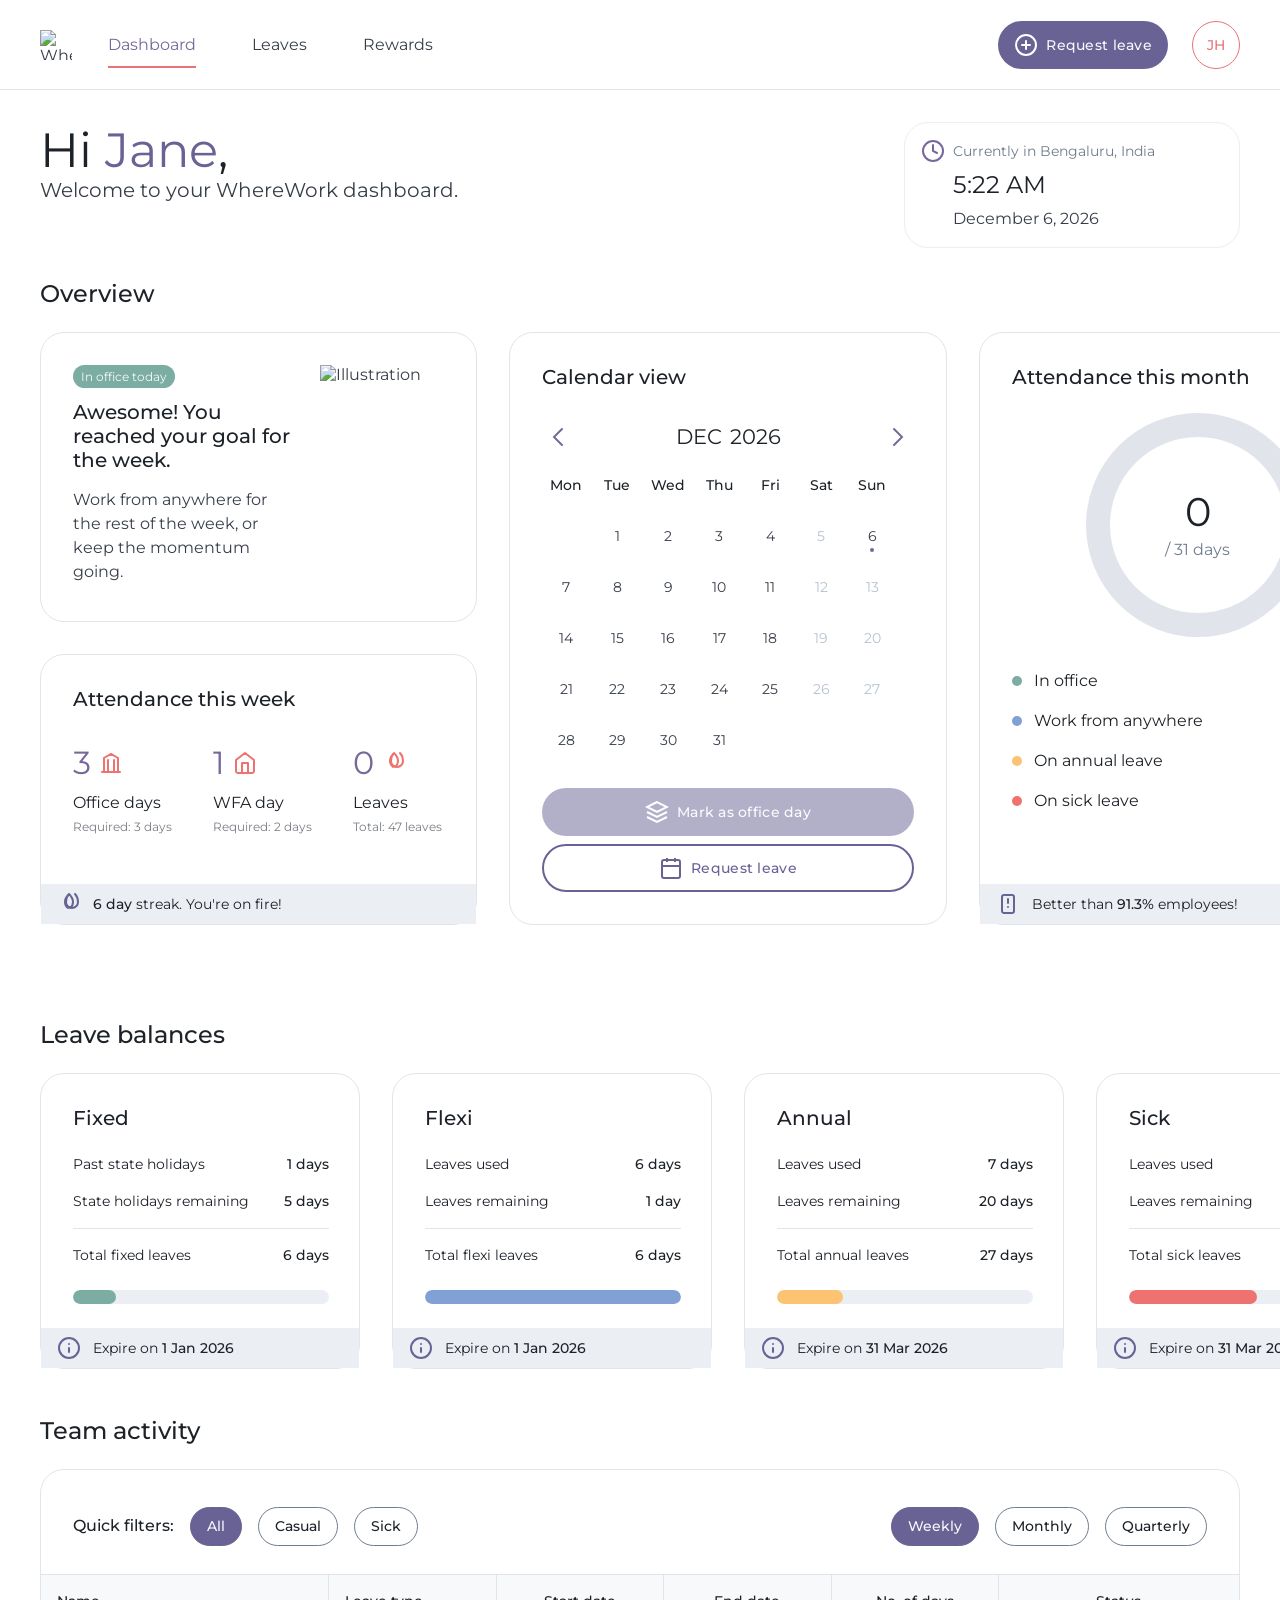
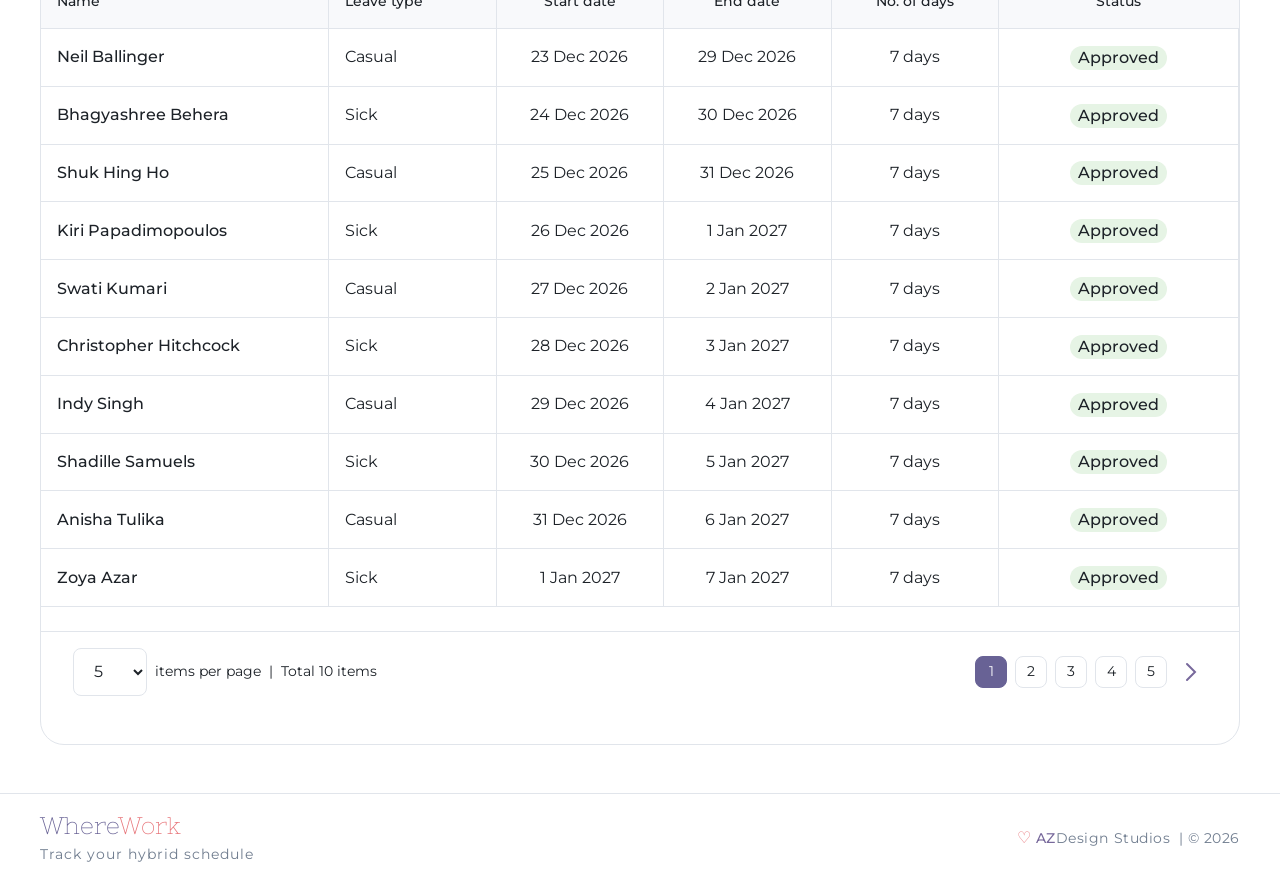
==== dashboard.html @ df47c35c "Initial commit – WhereWork app" ====
<!DOCTYPE html>
<html lang="en">
<head>
  <meta charset="UTF-8">
  <meta name="viewport" content="width=device-width, initial-scale=1.0">
  <title>WhereWork - Dashboard</title>
  <link rel="preconnect" href="https://fonts.googleapis.com">
  <link rel="preconnect" href="https://fonts.gstatic.com" crossorigin>
  <link href="https://fonts.googleapis.com/css2?family=Montserrat:wght@400;500;600&family=Nixie+One&display=swap" rel="stylesheet">
  <link rel="stylesheet" href="css/reset.css">
  <link rel="stylesheet" href="css/variables.css">
  <link rel="stylesheet" href="css/components.css">
  <link rel="stylesheet" href="css/dashboard.css">
</head>
<body>
  <!-- Dashboard Screen - Root Container -->
  <div class="dashboard-screen">
    
    <!-- Top Navigation -->
    <nav class="top-navigation">
      <div class="nav-left">
        <div class="logo">
          <img src="https://www.figma.com/api/mcp/asset/133290d6-e0dd-45a8-a8bb-cc5284ebe6f4" alt="WhereWork Logo" width="32" height="30">
        </div>
        <div class="nav-tabs">
          <a href="dashboard.html" class="nav-tab active">
            <span>Dashboard</span>
          </a>
          <a href="leaves.html" class="nav-tab">
            <span>Leaves</span>
          </a>
          <a href="rewards.html" class="nav-tab">
            <span>Rewards</span>
          </a>
        </div>
      </div>
      <div class="nav-right">
        <button class="btn-request-leave" id="requestLeaveBtn">
          <svg width="24" height="24" viewBox="0 0 24 24" fill="none">
            <circle cx="12" cy="12" r="10" stroke="white" stroke-width="2"/>
            <path d="M12 8V16M8 12H16" stroke="white" stroke-width="2" stroke-linecap="round"/>
          </svg>
          <span>Request leave</span>
        </button>
        <div class="avatar">
          <span>JH</span>
        </div>
      </div>
    </nav>

    <!-- Main Content -->
    <main class="main-content">
      
      <!-- Page Header: Greeting Section -->
      <section class="page-header">
        <div class="page-header-content">
          <div class="page-header-left">
            <h1 class="page-title">
              Hi <span class="name-highlight">Jane</span>,
            </h1>
            <p class="page-subtitle">
              Welcome to your WhereWork dashboard.
            </p>
          </div>
          <div class="page-header-right">
            <!-- Time / Location Card -->
            <div class="time-location-card">
              <div class="time-location-header">
                <svg width="24" height="24" viewBox="0 0 24 24" fill="none">
                  <circle cx="12" cy="12" r="10" stroke="#77689B" stroke-width="2"/>
                  <path d="M12 6V12L16 14" stroke="#77689B" stroke-width="2" stroke-linecap="round"/>
                </svg>
                <span>Currently in Bengaluru, India</span>
              </div>
              <div class="time-location-body">
                <div class="time">10:00 AM</div>
                <div class="date">5 January 2026</div>
              </div>
            </div>
          </div>
        </div>
      </section>

      <!-- Overview Section -->
      <section class="overview-section">
        <h2 class="section-title">Overview</h2>
        <div class="overview-container">
          
          <!-- Left Column: Two stacked cards -->
          <div class="overview-left-column">
            
            <!-- Top Card: "In office today" -->
            <div class="card status-card">
              <div class="status-card-content">
                <div class="status-badge">
                  <span>In office today</span>
                </div>
                <div class="status-text-content">
                  <h3 class="status-title">
                    Awesome! You reached your goal for the week.
                  </h3>
                  <p class="status-text">
                    Work from anywhere for the rest of the week, or keep the momentum going.
                  </p>
                </div>
              </div>
              <div class="status-illustration">
                <img src="https://www.figma.com/api/mcp/asset/4ca66436-b241-4334-bfff-af669c29f2c4" alt="Illustration" width="186" height="184">
              </div>
            </div>

            <!-- Bottom Card: "Attendance this week" -->
            <div class="card attendance-week-card">
              <div class="attendance-week-card-content">
                <h3 class="card-title">Attendance this week</h3>
                <div class="attendance-week-stats">
                  <div class="attendance-week-stat-item">
                    <div class="attendance-week-stat-header">
                      <span class="attendance-week-stat-value">3</span>
                      <svg width="24" height="24" viewBox="0 0 24 24" fill="none">
                        <path d="M3 21H21M5 21V7L12 3L19 7V21M9 9V21M15 9V21" stroke="#EE7370" stroke-width="2" stroke-linecap="round"/>
                      </svg>
                    </div>
                    <div class="attendance-week-stat-details">
                      <p class="attendance-week-stat-label">Office days</p>
                      <p class="attendance-week-stat-sublabel">Required: 3 days</p>
                    </div>
                  </div>
                  <div class="attendance-week-stat-item">
                    <div class="attendance-week-stat-header">
                      <span class="attendance-week-stat-value">1</span>
                      <svg width="24" height="24" viewBox="0 0 24 24" fill="none">
                        <path d="M3 9L12 2L21 9V20C21 20.5304 20.7893 21.0391 20.4142 21.4142C20.0391 21.7893 19.5304 22 19 22H5C4.46957 22 3.96086 21.7893 3.58579 21.4142C3.21071 21.0391 3 20.5304 3 20V9Z" stroke="#EE7370" stroke-width="2" stroke-linecap="round" stroke-linejoin="round"/>
                        <path d="M9 22V12H15V22" stroke="#EE7370" stroke-width="2" stroke-linecap="round" stroke-linejoin="round"/>
                      </svg>
                    </div>
                    <div class="attendance-week-stat-details">
                      <p class="attendance-week-stat-label">WFA day</p>
                      <p class="attendance-week-stat-sublabel">Required: 2 days</p>
                    </div>
                  </div>
                  <div class="attendance-week-stat-item">
                    <div class="attendance-week-stat-header">
                      <span class="attendance-week-stat-value">0</span>
                      <svg width="24" height="24" viewBox="0 0 24 24" fill="none">
                        <path d="M12 2C12 2 16 6 16 10C16 14 13 16 13 16M12 2C12 2 8 6 8 10C8 14 11 16 11 16M12 2C10 4 9 7 9 10C9 13.314 11.686 16 15 16C18.314 16 21 13.314 21 10C21 7 20 4 18 2" stroke="#EE7370" stroke-width="2" stroke-linecap="round"/>
                      </svg>
                    </div>
                    <div class="attendance-week-stat-details">
                      <p class="attendance-week-stat-label">Leaves</p>
                      <p class="attendance-week-stat-sublabel">Total: 47 leaves</p>
                    </div>
                  </div>
                </div>
              </div>
              <div class="attendance-week-footer">
                <svg width="24" height="24" viewBox="0 0 24 24" fill="none">
                  <path d="M12 2C12 2 16 6 16 10C16 14 13 16 13 16M12 2C12 2 8 6 8 10C8 14 11 16 11 16M12 2C10 4 9 7 9 10C9 13.314 11.686 16 15 16C18.314 16 21 13.314 21 10C21 7 20 4 18 2" stroke="#686295" stroke-width="2" stroke-linecap="round"/>
                </svg>
                <span>
                  <strong>6 day</strong> streak. You're on fire!
                </span>
              </div>
            </div>
          </div>

          <!-- Middle Card: Calendar View -->
          <div class="card calendar-card">
            <h3 class="card-title">Calendar view</h3>
            <div class="calendar-container">
              <div class="calendar-wrapper">
                <div class="calendar">
                  <div class="calendar-header-nav">
                    <button class="calendar-nav-btn prev">
                      <svg width="32" height="32" viewBox="0 0 32 32" fill="none">
                        <path d="M20 24L12 16L20 8" stroke="#77689B" stroke-width="2" stroke-linecap="round"/>
                      </svg>
                    </button>
                    <div class="calendar-month-year">
                      <span class="calendar-month-text">JAN</span>
                      <span class="calendar-year-text">2026</span>
                    </div>
                    <button class="calendar-nav-btn next">
                      <svg width="32" height="32" viewBox="0 0 32 32" fill="none">
                        <path d="M12 24L20 16L12 8" stroke="#77689B" stroke-width="2" stroke-linecap="round"/>
                      </svg>
                    </button>
                  </div>
                  <div class="calendar-grid-container">
                    <div class="calendar-weekdays">
                      <div class="calendar-day-header"><span>Mon</span></div>
                      <div class="calendar-day-header"><span>Tue</span></div>
                      <div class="calendar-day-header"><span>Wed</span></div>
                      <div class="calendar-day-header"><span>Thu</span></div>
                      <div class="calendar-day-header"><span>Fri</span></div>
                      <div class="calendar-day-header"><span>Sat</span></div>
                      <div class="calendar-day-header"><span>Sun</span></div>
                    </div>
                    <div class="calendar-days-grid">
                      <div class="calendar-day-empty"></div>
                      <div class="calendar-day-empty"></div>
                      <div class="calendar-day-empty"></div>
                      <div class="calendar-day marked">
                        <span>1</span>
                        <div class="calendar-day-circle"></div>
                      </div>
                      <div class="calendar-day marked">
                        <span>2</span>
                        <div class="calendar-day-circle"></div>
                      </div>
                      <div class="calendar-day disabled">
                        <span>3</span>
                      </div>
                      <div class="calendar-day disabled">
                        <span>4</span>
                      </div>
                      <div class="calendar-day today">
                        <span>5</span>
                        <div class="calendar-day-dot"></div>
                      </div>
                      <div class="calendar-day">
                        <span>6</span>
                      </div>
                      <div class="calendar-day">
                        <span>7</span>
                      </div>
                      <div class="calendar-day">
                        <span>8</span>
                      </div>
                      <div class="calendar-day">
                        <span>9</span>
                      </div>
                      <div class="calendar-day disabled">
                        <span>10</span>
                      </div>
                      <div class="calendar-day disabled">
                        <span>11</span>
                      </div>
                      <div class="calendar-day">
                        <span>12</span>
                      </div>
                      <div class="calendar-day">
                        <span>13</span>
                      </div>
                      <div class="calendar-day">
                        <span>14</span>
                      </div>
                      <div class="calendar-day">
                        <span>15</span>
                      </div>
                      <div class="calendar-day">
                        <span>16</span>
                      </div>
                      <div class="calendar-day">
                        <span>17</span>
                      </div>
                      <div class="calendar-day disabled">
                        <span>18</span>
                      </div>
                      <div class="calendar-day disabled">
                        <span>19</span>
                      </div>
                      <div class="calendar-day">
                        <span>20</span>
                      </div>
                      <div class="calendar-day">
                        <span>21</span>
                      </div>
                      <div class="calendar-day">
                        <span>22</span>
                      </div>
                      <div class="calendar-day">
                        <span>23</span>
                      </div>
                      <div class="calendar-day disabled">
                        <span>24</span>
                      </div>
                      <div class="calendar-day disabled">
                        <span>25</span>
                      </div>
                      <div class="calendar-day">
                        <span>26</span>
                      </div>
                      <div class="calendar-day">
                        <span>27</span>
                      </div>
                      <div class="calendar-day">
                        <span>28</span>
                      </div>
                      <div class="calendar-day">
                        <span>29</span>
                      </div>
                      <div class="calendar-day">
                        <span>30</span>
                      </div>
                      <div class="calendar-day disabled">
                        <span>31</span>
                      </div>
                      <div class="calendar-day-empty"></div>
                    </div>
                  </div>
                </div>
                <div class="calendar-actions">
                  <button class="btn-mark-office">
                    <svg width="24" height="24" viewBox="0 0 24 24" fill="none">
                      <path d="M12 2L2 7L12 12L22 7L12 2Z" stroke="white" stroke-width="2"/>
                      <path d="M2 17L12 22L22 17" stroke="white" stroke-width="2"/>
                      <path d="M2 12L12 17L22 12" stroke="white" stroke-width="2"/>
                    </svg>
                    <span>Mark as office day</span>
                  </button>
                  <button class="btn-request-leave-calendar">
                    <svg width="24" height="24" viewBox="0 0 24 24" fill="none">
                      <rect x="3" y="4" width="18" height="18" rx="2" stroke="#686295" stroke-width="2"/>
                      <path d="M16 2V6M8 2V6M3 10H21" stroke="#686295" stroke-width="2"/>
                    </svg>
                    <span>Request leave</span>
                  </button>
                </div>
              </div>
            </div>
          </div>

          <!-- Right Card: Attendance This Month -->
          <div class="card attendance-month-card">
            <div class="attendance-month-header">
              <h3 class="card-title">Attendance this month</h3>
            </div>
            <div class="attendance-month-content">
              <div class="donut-chart-container">
                <svg class="donut-chart" width="224" height="224" viewBox="0 0 224 224" id="attendanceDonutChart">
                  <!-- Background circle -->
                  <circle cx="112" cy="112" r="100" fill="none" stroke="#E1E5EB" stroke-width="24"/>
                  <!-- Segments will be rendered dynamically -->
                </svg>
                <div class="donut-chart-center">
                  <span class="donut-value" id="donutTotalValue">0</span>
                  <span class="donut-label" id="donutTotalLabel">/0 days</span>
                </div>
              </div>
              <div class="donut-legend" id="donutLegend">
                <!-- Legend items will be rendered dynamically -->
              </div>
            </div>
            <div class="attendance-tip">
              <svg width="24" height="24" viewBox="0 0 24 24" fill="none">
                <path d="M8 21H16M8 21C6.89543 21 6 20.1046 6 19V5C6 3.89543 6.89543 3 8 3H16C17.1046 3 18 3.89543 18 5V19C18 20.1046 17.1046 21 16 21M8 21C6.89543 21 6 20.1046 6 19M16 21C17.1046 21 18 20.1046 18 19M12 7V11M12 15V15.01" stroke="#686295" stroke-width="2" stroke-linecap="round"/>
              </svg>
              <span>
                Better than <strong>91.3%</strong> employees!
              </span>
            </div>
          </div>
        </div>
      </section>

      <!-- Leave Balances Section -->
      <section class="leave-balances-section">
        <h2 class="section-title">Leave balances</h2>
        <div class="leave-balances-grid">
          
          <!-- Fixed Leave Card -->
          <div class="leave-balance-card">
            <div class="leave-balance-content">
              <h3 class="leave-type">Fixed</h3>
              <div class="leave-stats">
                <div class="leave-stat-row">
                  <span class="leave-stat-label">Past state holidays</span>
                  <span class="leave-stat-value">1 days</span>
                </div>
                <div class="leave-stat-row">
                  <span class="leave-stat-label">State holidays remaining</span>
                  <span class="leave-stat-value">5 days</span>
                </div>
                <div class="leave-divider"></div>
                <div class="leave-stat-row">
                  <span class="leave-stat-label">Total fixed leaves</span>
                  <span class="leave-stat-value">6 days</span>
                </div>
              </div>
              <div class="leave-progress">
                <div class="progress-bar" style="width: 16.67%; background: #7BADA3;"></div>
              </div>
            </div>
            <div class="leave-info-footer">
              <svg width="24" height="24" viewBox="0 0 24 24" fill="none">
                <circle cx="12" cy="12" r="10" stroke="#686295" stroke-width="2"/>
                <path d="M12 16V12M12 8H12.01" stroke="#686295" stroke-width="2" stroke-linecap="round"/>
              </svg>
              <span>Expire on <strong>1 Jan 2026</strong></span>
            </div>
          </div>

          <!-- Flexi Leave Card -->
          <div class="leave-balance-card">
            <div class="leave-balance-content">
              <h3 class="leave-type">Flexi</h3>
              <div class="leave-stats">
                <div class="leave-stat-row">
                  <span class="leave-stat-label">Leaves used</span>
                  <span class="leave-stat-value">6 days</span>
                </div>
                <div class="leave-stat-row">
                  <span class="leave-stat-label">Leaves remaining</span>
                  <span class="leave-stat-value">1 day</span>
                </div>
                <div class="leave-divider"></div>
                <div class="leave-stat-row">
                  <span class="leave-stat-label">Total flexi leaves</span>
                  <span class="leave-stat-value">6 days</span>
                </div>
              </div>
              <div class="leave-progress">
                <div class="progress-bar" style="width: 100%; background: #81A0D3;"></div>
              </div>
            </div>
            <div class="leave-info-footer">
              <svg width="24" height="24" viewBox="0 0 24 24" fill="none">
                <circle cx="12" cy="12" r="10" stroke="#686295" stroke-width="2"/>
                <path d="M12 16V12M12 8H12.01" stroke="#686295" stroke-width="2" stroke-linecap="round"/>
              </svg>
              <span>Expire on <strong>1 Jan 2026</strong></span>
            </div>
          </div>

          <!-- Annual Leave Card -->
          <div class="leave-balance-card">
            <div class="leave-balance-content">
              <h3 class="leave-type">Annual</h3>
              <div class="leave-stats">
                <div class="leave-stat-row">
                  <span class="leave-stat-label">Leaves used</span>
                  <span class="leave-stat-value">7 days</span>
                </div>
                <div class="leave-stat-row">
                  <span class="leave-stat-label">Leaves remaining</span>
                  <span class="leave-stat-value">20 days</span>
                </div>
                <div class="leave-divider"></div>
                <div class="leave-stat-row">
                  <span class="leave-stat-label">Total annual leaves</span>
                  <span class="leave-stat-value">27 days</span>
                </div>
              </div>
              <div class="leave-progress">
                <div class="progress-bar" style="width: 25.93%; background: #FBC372;"></div>
              </div>
            </div>
            <div class="leave-info-footer">
              <svg width="24" height="24" viewBox="0 0 24 24" fill="none">
                <circle cx="12" cy="12" r="10" stroke="#686295" stroke-width="2"/>
                <path d="M12 16V12M12 8H12.01" stroke="#686295" stroke-width="2" stroke-linecap="round"/>
              </svg>
              <span>Expire on <strong>31 Mar 2026</strong></span>
            </div>
          </div>

          <!-- Sick Leave Card -->
          <div class="leave-balance-card">
            <div class="leave-balance-content">
              <h3 class="leave-type">Sick</h3>
              <div class="leave-stats">
                <div class="leave-stat-row">
                  <span class="leave-stat-label">Leaves used</span>
                  <span class="leave-stat-value">7 days</span>
                </div>
                <div class="leave-stat-row">
                  <span class="leave-stat-label">Leaves remaining</span>
                  <span class="leave-stat-value">4 days</span>
                </div>
                <div class="leave-divider"></div>
                <div class="leave-stat-row">
                  <span class="leave-stat-label">Total sick leaves</span>
                  <span class="leave-stat-value">14 days</span>
                </div>
              </div>
              <div class="leave-progress">
                <div class="progress-bar" style="width: 50%; background: #EE7370;"></div>
              </div>
            </div>
            <div class="leave-info-footer">
              <svg width="24" height="24" viewBox="0 0 24 24" fill="none">
                <circle cx="12" cy="12" r="10" stroke="#686295" stroke-width="2"/>
                <path d="M12 16V12M12 8H12.01" stroke="#686295" stroke-width="2" stroke-linecap="round"/>
              </svg>
              <span>Expire on <strong>31 Mar 2026</strong></span>
            </div>
          </div>
        </div>
      </section>

      <!-- Team Activity Section -->
      <section class="team-activity-section">
        <h2 class="section-title">Team activity</h2>
        <div class="team-activity-container">
          <div class="table-container">
            
            <!-- Filters -->
            <div class="table-filters">
              <div class="filters-left">
                <span class="filter-label">Quick filters:</span>
                <div class="filter-group">
                  <button class="filter-tag active">All</button>
                  <button class="filter-tag">Casual</button>
                  <button class="filter-tag">Sick</button>
                </div>
              </div>
              <div class="filters-right">
                <button class="filter-tag active">Weekly</button>
                <button class="filter-tag">Monthly</button>
                <button class="filter-tag">Quarterly</button>
              </div>
            </div>

            <!-- Table -->
            <!-- Table -->
<div class="table-wrapper">
  <table class="team-activity-table">
    <colgroup>
      <col style="width:24%">
      <col style="width:14%">
      <col style="width:14%">
      <col style="width:14%">
      <col style="width:14%">
      <col style="width:20%">
    </colgroup>

    <thead>
      <tr>
        <th class="table-col-name">Name</th>
        <th class="table-col-leave-type">Leave type</th>
        <th class="table-col-start-date">Start date</th>
        <th class="table-col-end-date">End date</th>
        <th class="table-col-days">No. of days</th>
        <th class="table-col-status">Status</th>
      </tr>
    </thead>

    <tbody id="teamActivityTableBody">
      <!-- Rows populated by JavaScript -->
    </tbody>
  </table>
</div>


            <!-- Table Footer / Pagination -->
            <div class="table-footer">
              <div class="pagination-left">
                <select class="form-select">
                  <option>5</option>
                  <option>10</option>
                  <option>20</option>
                </select>
                <span>items per page</span>
                <span>|</span>
                <span>Total 22 items</span>
              </div>
              <div class="pagination-container">
                <button class="pagination-chevron prev" disabled style="opacity: 0;">
                  <svg width="32" height="32" viewBox="0 0 32 32" fill="none">
                    <path d="M20 24L12 16L20 8" stroke="#77689B" stroke-width="2" stroke-linecap="round"/>
                  </svg>
                </button>
                <button class="pagination-btn active">1</button>
                <button class="pagination-btn">2</button>
                <button class="pagination-btn">3</button>
                <button class="pagination-btn">4</button>
                <button class="pagination-btn">5</button>
                <button class="pagination-chevron next">
                  <svg width="32" height="32" viewBox="0 0 32 32" fill="none">
                    <path d="M12 24L20 16L12 8" stroke="#77689B" stroke-width="2" stroke-linecap="round"/>
                  </svg>
                </button>
              </div>
            </div>
          </div>
        </div>
      </section>
    </main>

    <!-- Footer -->
    <footer class="footer">
      <div class="footer-left">
        <div class="footer-logo">
          <p class="footer-logo-main">
            <span class="logo-text-main-where">Where</span><span class="logo-text-main-work">Work</span>
          </p>
          <p class="footer-logo-sub">
            Track your hybrid schedule
          </p>
        </div>
      </div>
      <div class="footer-right">
        <div class="studio-logo">
          <span class="studio-logo-heart">♡</span>
          <span class="studio-logo-text">
            <span class="studio-logo-text-az">AZ</span>Design Studios
          </span>
        </div>
        <span>|  ©️ 2026</span>
      </div>
    </footer>
  </div>

  <!-- Request Leave Modal -->
  <div class="modal-overlay" id="leaveRequestModal" role="dialog" aria-labelledby="modal-title" aria-modal="true">
    <div class="modal-content" data-node-id="242:7118">
      <div class="modal-header" data-node-id="242:7119">
        <h2 class="modal-title" id="modal-title" data-node-id="242:7120">Request Leave</h2>
        <button class="modal-close-btn" id="modalCloseBtn" aria-label="Close modal" data-node-id="242:7121">
          <svg width="24" height="24" viewBox="0 0 24 24" fill="none">
            <path d="M18 6L6 18M6 6L18 18" stroke="currentColor" stroke-width="2" stroke-linecap="round"/>
          </svg>
        </button>
      </div>
      <form class="modal-form" id="leaveRequestForm" data-node-id="242:7122">
        <div class="modal-form-field" data-node-id="242:7123">
          <label class="modal-form-label" for="modalLeaveType" data-node-id="I242:7123;2010:36776">Leave type</label>
          <div class="modal-form-select-wrapper">
            <select class="modal-form-select" id="modalLeaveType" name="leaveType" required>
              <option value="">Select leave type</option>
              <option value="casual" selected>Casual leave</option>
              <option value="annual">Annual leave</option>
              <option value="sick">Sick leave</option>
              <option value="flexi">Flexi leave</option>
            </select>
            <div class="modal-form-select-icon">
              <svg width="20" height="20" viewBox="0 0 20 20" fill="none">
                <path d="M5 7.5L10 12.5L15 7.5" stroke="currentColor" stroke-width="1.5" stroke-linecap="round" stroke-linejoin="round"/>
              </svg>
            </div>
          </div>
        </div>
        <div class="modal-form-field modal-form-date-group" data-node-id="242:7124">
          <div class="modal-form-date-field" data-node-id="242:7125">
            <label class="modal-form-label" for="modalStartDate" data-node-id="I242:7125;2010:36776">Start date</label>
            <div class="modal-form-date-wrapper">
              <input type="text" class="modal-form-date-input" id="modalStartDate" name="startDate" placeholder="DD/MM/YY" required>
              <div class="modal-form-date-icon">
                <svg width="20" height="20" viewBox="0 0 20 20" fill="none">
                  <rect x="3" y="4" width="14" height="14" rx="2" stroke="currentColor" stroke-width="1.5"/>
                  <path d="M3 8H17M7 2V6M13 2V6" stroke="currentColor" stroke-width="1.5" stroke-linecap="round"/>
                </svg>
              </div>
            </div>
          </div>
          <div class="modal-form-date-field" data-node-id="242:7126">
            <label class="modal-form-label" for="modalEndDate" data-node-id="I242:7126;2010:36776">End date</label>
            <div class="modal-form-date-wrapper">
              <input type="text" class="modal-form-date-input" id="modalEndDate" name="endDate" placeholder="DD/MM/YY" required>
              <div class="modal-form-date-icon">
                <svg width="20" height="20" viewBox="0 0 20 20" fill="none">
                  <rect x="3" y="4" width="14" height="14" rx="2" stroke="currentColor" stroke-width="1.5"/>
                  <path d="M3 8H17M7 2V6M13 2V6" stroke="currentColor" stroke-width="1.5" stroke-linecap="round"/>
                </svg>
              </div>
            </div>
          </div>
        </div>
        <div class="modal-form-field" data-node-id="242:7127">
          <label class="modal-form-label" for="modalReason" data-node-id="I242:7127;4094:22083">Reason</label>
          <div class="modal-form-textarea-wrapper">
            <textarea class="modal-form-textarea" id="modalReason" name="reason" placeholder="Reason for leave" rows="4" required></textarea>
            <div class="modal-form-resize-handle">
              <svg width="7" height="7" viewBox="0 0 7 7" fill="none">
                <path d="M6 1L1 6M6 6L1 1" stroke="currentColor" stroke-width="1" stroke-linecap="round"/>
              </svg>
            </div>
          </div>
        </div>
        <div class="modal-form-buttons" data-node-id="242:7128">
          <button type="button" class="modal-btn-cancel" id="modalCancelBtn" data-node-id="242:7129">Cancel</button>
          <button type="submit" class="modal-btn-submit" id="modalSubmitBtn" data-node-id="242:7130">Request leave</button>
        </div>
      </form>
    </div>
  </div>

  <script src="js/state.js"></script>
  <script src="js/modal.js"></script>
  <script src="js/calendar.js"></script>
  <script src="js/main.js"></script>
</body>
</html>
---- css/variables.css ----
/* CSS Variables from Figma Design Tokens - EXACT VALUES ONLY */

:root {
  /* ============================================
     COLORS - Exact from Figma Variables
     ============================================ */
  
  /* Backgrounds */
  --color-background-white: #FFFFFF;
  --color-surface-subtle: #F8F9FB;
  --color-surface-disabled: #EBEEF2;
  --color-surface-default: #686295;
  
  /* Borders */
  --color-border-default: #E1E5EB;
  --color-border-disabled: #EBEEF2;
  --color-border-darker: #707D8F;
  --color-border-input: #6B6B6B;
  
  /* Text Colors */
  --color-text-title: #1D2228;
  --color-text-body: #373E48;
  --color-text-subtitle: #707D8F;
  --color-text-disabled: #B8C2D0;
  --color-text-negative: #F8F9FB;
  --color-text-label: #2A2A2A;
  
  /* Brand Colors */
  --color-primary: #686295;
  --color-primary-light: #77689B;
  --color-accent: #E77479;
  
  /* Status Colors */
  --color-status-badge: #7BADA3;
  --color-success: #10B981;
  --color-success-bg: #E6F4E5;
  --color-success-text: #036C01;
  --color-warning: #F59E0B;
  --color-error: #EF4444;
  --color-info: #3B82F6;
  
  /* Chart Colors - Exact from Figma */
  --color-chart-green: #7BADA3;
  --color-chart-blue: #81A0D3;
  --color-chart-orange: #FBC372;
  --color-chart-red: #EE7370;
  
  /* ============================================
     TYPOGRAPHY - Exact from Figma Text Styles
     ============================================ */
  
  /* Font Families */
  --font-family: 'Montserrat', sans-serif;
  --font-family-nixie: 'Nixie One', sans-serif;
  
  /* H1/Regular - 48px / 56px / 400 */
  --font-size-h1: 48px;
  --font-line-height-h1: 56px;
  --font-weight-h1: 400;
  
  /* H2/Regular - 40px / 48px / 400 */
  --font-size-h2: 40px;
  --font-line-height-h2: 48px;
  --font-weight-h2: 400;
  
  /* H3/Regular - 32px / 40px / 400 */
  --font-size-h3: 32px;
  --font-line-height-h3: 40px;
  --font-weight-h3: 400;
  
  /* H4/Regular - 24px / 28px / 400 */
  --font-size-h4: 24px;
  --font-line-height-h4: 28px;
  --font-weight-h4: 400;
  
  /* H4/Medium - 24px / 28px / 500 */
  --font-weight-h4-medium: 500;
  
  /* Headline/Regular - 20px / 24px / 400 */
  --font-size-headline: 20px;
  --font-line-height-headline: 24px;
  --font-weight-headline: 400;
  
  /* Headline/Medium - 20px / 24px / 500 */
  --font-weight-headline-medium: 500;
  
  /* Body/Regular - 16px / 24px / 400 */
  --font-size-body: 16px;
  --font-line-height-body: 24px;
  --font-weight-body: 400;
  
  /* Body/Medium - 16px / 24px / 500 */
  --font-weight-body-medium: 500;
  
  /* Subtitle/Regular - 14px / 21px / 400 */
  --font-size-subtitle: 14px;
  --font-line-height-subtitle: 21px;
  --font-weight-subtitle: 400;
  
  /* Subtitle/Medium - 14px / 21px / 500 */
  --font-weight-subtitle-medium: 500;
  
  /* Small - 12px / 12px / 400 */
  --font-size-small: 12px;
  --font-line-height-small: 12px;
  --font-weight-small: 400;
  
  /* Letter Spacing */
  --letter-spacing-subtitle: 0.28px;
  --letter-spacing-small: 0.56px;
  --letter-spacing-tiny: 0.64px;
  --letter-spacing-logo: 0.9931px;
  
  /* ============================================
     SPACING - Exact from Figma Auto-Layout
     ============================================ */
  
  --spacing-4: 4px;
  --spacing-6: 6px;
  --spacing-8: 8px;
  --spacing-10: 10px;
  --spacing-12: 12px;
  --spacing-16: 16px;
  --spacing-20: 20px;
  --spacing-24: 24px;
  --spacing-32: 32px;
  --spacing-40: 40px;
  --spacing-48: 48px;
  
  /* ============================================
     BORDER RADIUS - Exact from Figma
     ============================================ */
  
  --radius-4: 4px;
  --radius-6: 6px;
  --radius-8: 8px;
  --radius-12: 12px;
  --radius-16: 16px;
  --radius-24: 24px;
  --radius-32: 32px;
  --radius-44: 44px;
  --radius-48: 48px;
  --radius-60: 60px;
  --radius-100: 100px;
  --radius-180: 180px;
  --radius-1000: 1000px;
  
  /* ============================================
     SHADOWS & ELEVATION
     ============================================ */
  
  --shadow-sm: 0 2px 8px rgba(0, 0, 0, 0.05);
  --shadow-md: 0 4px 12px rgba(0, 0, 0, 0.1);
  --shadow-lg: 0 8px 32px rgba(0, 0, 0, 0.2);
  
  /* ============================================
     LAYOUT
     ============================================ */
  
  --container-max-width: 1440px;
  --nav-height: 90px;
  --footer-height: 90px;
  
  /* Table Grid Template - Single source of truth */
  --table-grid-columns: minmax(180px, 1fr) 160px 160px 100px 120px 100px;
}
---- css/components.css ----
/* Reusable Components - Exact from Figma */

/* Shared Table Grid Definition - Single template for header and body rows */
.table-grid {
  display: grid;
  grid-template-columns: 64px 268px 180px 1fr 1fr 1fr 1fr;
  gap: 0;
  width: 100%;
}

.table-header-row,
.table-header,
.table-row {
  display: grid;
  grid-template-columns: 64px 268px 180px 1fr 1fr 1fr 1fr;
  gap: 0;
  width: 100%;
  align-items: center;
}

.table-header-cell,
.table-cell {
  display: flex;
  align-items: center;
  padding: var(--spacing-16);
  min-width: 0;
}

/* Column-specific classes for alignment */
.table-col-checkbox {
  grid-column: 1;
  width: 64px;
  flex-shrink: 0;
  justify-content: flex-start;
}

.table-col-name {
  grid-column: 2;
  width: 268px;
  flex-shrink: 0;
}

.table-col-leave-type {
  grid-column: 3;
  width: 180px;
  flex-shrink: 0;
}

.table-col-start-date {
  grid-column: 4;
}

.table-col-end-date {
  grid-column: 5;
}

.table-col-days {
  grid-column: 6;
}

.table-col-status {
  grid-column: 5;
}

.table-col-action {
  grid-column: 6;
}

/* Top Navigation - Exact from Figma */
.top-navigation {
  background: var(--color-background-white);
  height: var(--nav-height);
  display: flex;
  align-items: center;
  justify-content: space-between;
  padding: var(--spacing-16) var(--spacing-40);
  border-bottom: 1px solid var(--color-border-default);
  width: 100%;
  box-sizing: border-box;
}

.nav-left {
  display: flex;
  align-items: center;
  gap: var(--spacing-16);
  height: 58px;
}

.logo {
  display: flex;
  align-items: center;
  width: 32px;
  height: 30px;
  position: relative;
}

.logo-text {
  display: flex;
  flex-direction: column;
  gap: var(--spacing-4);
}

.logo-text-main {
  font-family: var(--font-family-nixie);
  font-size: 26.483px;
  line-height: normal;
}

.logo-text-main-where {
  color: var(--color-accent);
}

.logo-text-main-work {
  color: var(--color-primary-light);
}

.logo-text-sub {
  font-size: 9.931px;
  line-height: normal;
  color: var(--color-text-gray-light);
  letter-spacing: var(--letter-spacing-logo);
}

.nav-tabs {
  display: flex;
  align-items: center;
  gap: var(--spacing-16);
}

.nav-tab {
  display: flex;
  flex-direction: column;
  align-items: center;
  justify-content: center;
  height: 46px;
  padding: var(--spacing-10) var(--spacing-20);
  border-radius: var(--radius-100);
  text-decoration: none;
  font-family: var(--font-family);
  font-size: var(--font-size-body);
  font-weight: var(--font-weight-body);
  line-height: var(--font-line-height-body);
  color: var(--color-text-gray);
  transition: all 0.2s;
  position: relative;
}

.nav-tab.active {
  background: var(--color-background-white);
  color: var(--color-primary-light);
  position: relative;
}

.nav-tab.active::after {
  content: '';
  position: absolute;
  bottom: 0;
  left: var(--spacing-20);
  right: var(--spacing-20);
  height: 2px;
  background: var(--color-accent);
}

.nav-right {
  display: flex;
  align-items: center;
  gap: var(--spacing-24);
}

.btn-request-leave {
  background: var(--color-primary);
  color: var(--color-text-negative);
  border: none;
  border-radius: var(--radius-60);
  padding: var(--spacing-12) var(--spacing-16);
  font-family: var(--font-family);
  font-size: var(--font-size-subtitle);
  font-weight: var(--font-weight-subtitle-medium);
  line-height: normal;
  letter-spacing: var(--letter-spacing-subtitle);
  display: flex;
  align-items: center;
  gap: var(--spacing-8);
  cursor: pointer;
  transition: all 0.2s;
}

.btn-request-leave:hover {
  opacity: 0.9;
}

.btn-request-leave svg {
  width: 24px;
  height: 24px;
  flex-shrink: 0;
}

.btn-request-leave svg {
  width: 24px;
  height: 24px;
}

.avatar {
  width: 48px;
  height: 48px;
  border-radius: var(--radius-180);
  background: var(--color-background-white);
  border: 1px solid var(--color-accent);
  display: flex;
  align-items: center;
  justify-content: center;
  padding: var(--spacing-16);
  flex-shrink: 0;
  box-sizing: border-box;
}

.avatar span {
  font-family: var(--font-family);
  font-size: var(--font-size-subtitle);
  font-weight: var(--font-weight-subtitle-medium);
  line-height: normal;
  color: var(--color-accent);
  letter-spacing: var(--letter-spacing-subtitle);
}

/* Footer */
.footer {
  background: var(--color-background-white);
  height: var(--footer-height);
  display: flex;
  align-items: center;
  justify-content: space-between;
  padding: var(--spacing-16) var(--spacing-40);
  width: 100%;
}

.footer-left {
  display: flex;
  gap: var(--spacing-12);
  align-items: center;
}

.footer-logo {
  display: flex;
  flex-direction: column;
  gap: var(--spacing-4);
  line-height: normal;
}

.footer-logo-main {
  font-size: 26.483px;
  font-weight: var(--font-weight-body-medium);
}

.footer-logo-sub {
  font-size: 9.931px;
  color: var(--color-text-gray-light);
  letter-spacing: var(--letter-spacing-logo);
}

.footer-right {
  display: flex;
  align-items: center;
  gap: var(--spacing-6);
  font-size: var(--font-size-subtitle);
  color: var(--color-text-gray-light);
  letter-spacing: var(--letter-spacing-small);
}

.studio-logo {
  display: flex;
  gap: var(--spacing-8);
  align-items: flex-start;
  justify-content: center;
}

.studio-logo-heart {
  font-size: var(--font-size-body);
  font-weight: var(--font-weight-body-medium);
  line-height: var(--font-line-height-body);
  color: var(--color-accent);
  letter-spacing: var(--letter-spacing-tiny);
}

.studio-logo-text {
  font-size: var(--font-size-subtitle);
  font-weight: var(--font-weight-body);
  line-height: var(--font-line-height-body);
  color: var(--color-text-gray-light);
  letter-spacing: var(--letter-spacing-small);
}

.studio-logo-text-az {
  font-weight: var(--font-weight-body-medium);
  color: var(--color-primary-light);
}

/* Badge */
.badge {
  display: inline-flex;
  align-items: center;
  justify-content: center;
  height: 24px;
  padding: 0 var(--spacing-8);
  border-radius: var(--radius-1000);
  font-family: var(--font-family);
  font-size: var(--font-size-small);
  font-weight: var(--font-weight-small);
  line-height: var(--font-line-height-small);
  white-space: nowrap;
}

.badge-approved {
  background: var(--color-success-bg);
  color: var(--color-success-text);
}

/* Checkbox */
.checkbox {
  width: 24px;
  height: 24px;
  border-radius: var(--radius-6);
  border: 2px solid var(--color-border-input);
  background: var(--color-background-white);
  cursor: pointer;
}

/* Form Elements */
.form-select {
  width: 80px;
  height: 48px;
  padding: 0 var(--spacing-12);
  border: 1px solid var(--color-border-input);
  border-radius: var(--radius-12);
  font-family: var(--font-family);
  font-size: var(--font-size-body);
  color: var(--color-text-label);
  background: var(--color-background-white);
  cursor: pointer;
}

/* Pagination */
.pagination {
  display: flex;
  align-items: center;
  gap: var(--spacing-16);
  height: 32px;
}

.pagination-btn {
  width: 32px;
  height: 32px;
  border-radius: var(--radius-1000);
  display: flex;
  align-items: center;
  justify-content: center;
  font-size: var(--font-size-subtitle);
  font-weight: var(--font-weight-subtitle-medium);
  cursor: pointer;
  transition: all 0.2s;
}

.pagination-btn.active {
  background: var(--color-primary);
  color: var(--color-text-negative);
}

.pagination-btn:not(.active) {
  color: var(--color-text-title);
}

.pagination-chevron {
  width: 32px;
  height: 32px;
  display: flex;
  align-items: center;
  justify-content: center;
  cursor: pointer;
}

.pagination-chevron svg {
  width: 10px;
  height: 4px;
  stroke: var(--color-primary-light);
}

/* Request Leave Modal - Frame 242:7118 */
.modal-overlay {
  display: none;
  position: fixed;
  top: 0;
  left: 0;
  right: 0;
  bottom: 0;
  background: rgba(0, 0, 0, 0.5);
  z-index: 1000;
  align-items: center;
  justify-content: center;
  backdrop-filter: blur(4px);
  overflow-y: auto;
}

.modal-overlay.active {
  display: flex;
}

.modal-content {
  background: var(--color-background-white);
  border-radius: var(--radius-24);
  padding: var(--spacing-32);
  width: auto;
  min-width: 320px;
  max-width: min(547px, 90vw);
  max-height: 90vh;
  overflow-y: auto;
  display: flex;
  flex-direction: column;
  gap: var(--spacing-24);
  position: relative;
  box-shadow: var(--shadow-lg);
  margin: var(--spacing-16);
}

.modal-header {
  display: flex;
  align-items: flex-start;
  justify-content: space-between;
  min-height: 32px;
}

.modal-title {
  font-family: var(--font-family);
  font-size: var(--font-size-h4);
  font-weight: var(--font-weight-h4-medium);
  line-height: var(--font-line-height-h4);
  color: var(--color-text-title);
}

.modal-close-btn {
  background: #f4bbba;
  border: 1px solid var(--color-border-disabled);
  border-radius: var(--radius-32);
  width: 32px;
  height: 32px;
  display: flex;
  align-items: center;
  justify-content: center;
  cursor: pointer;
  padding: var(--spacing-8);
  flex-shrink: 0;
  transition: all 0.2s;
}

.modal-close-btn:hover {
  background: #f0a8a7;
}

.modal-close-btn svg {
  width: 24px;
  height: 24px;
  stroke: #242E49;
}

.modal-form {
  display: flex;
  flex-direction: column;
  gap: var(--spacing-24);
  width: 100%;
  min-width: 0;
}

.modal-form-field {
  display: flex;
  flex-direction: column;
  gap: var(--spacing-12);
}

.modal-form-label {
  font-family: var(--font-family);
  font-size: var(--font-size-subtitle);
  font-weight: var(--font-weight-subtitle);
  line-height: var(--font-line-height-subtitle);
  color: var(--color-text-label);
}

.modal-form-date-group {
  display: flex;
  gap: var(--spacing-8);
  width: 100%;
}

.modal-form-date-field {
  flex: 1;
  min-width: 0;
  max-width: 269px;
}

.modal-form-select-wrapper,
.modal-form-date-wrapper {
  position: relative;
  width: 100%;
}

.modal-form-select,
.modal-form-date-input {
  width: 100%;
  height: 48px;
  padding: 0 var(--spacing-40) 0 var(--spacing-12);
  border: 1px solid var(--color-border-input);
  border-radius: var(--radius-12);
  background: var(--color-background-white);
  font-family: var(--font-family);
  font-size: var(--font-size-subtitle);
  font-weight: var(--font-weight-subtitle);
  line-height: var(--font-line-height-subtitle);
  color: var(--color-text-label);
  appearance: none;
  cursor: pointer;
}

.modal-form-date-input {
  cursor: text;
}

.modal-form-select:focus,
.modal-form-date-input:focus,
.modal-form-textarea:focus {
  outline: none;
  border-color: var(--color-primary);
  box-shadow: 0 0 0 2px rgba(104, 98, 149, 0.1);
}

.modal-form-select-icon,
.modal-form-date-icon {
  position: absolute;
  right: var(--spacing-12);
  top: 50%;
  transform: translateY(-50%);
  width: 20px;
  height: 20px;
  pointer-events: auto;
  cursor: pointer;
  display: flex;
  align-items: center;
  justify-content: center;
  z-index: 1;
}

.modal-form-select-icon svg,
.modal-form-date-icon svg {
  width: 100%;
  height: 100%;
  stroke: var(--color-text-label);
}

.modal-form-textarea-wrapper {
  position: relative;
  width: 100%;
  height: 148px;
}

.modal-form-textarea {
  width: 100%;
  height: 148px;
  min-height: 148px;
  padding: var(--spacing-12) var(--spacing-16);
  border: 1px solid var(--color-border-input);
  border-radius: var(--radius-12);
  background: var(--color-background-white);
  font-family: var(--font-family);
  font-size: var(--font-size-subtitle);
  font-weight: var(--font-weight-subtitle);
  line-height: var(--font-line-height-subtitle);
  color: var(--color-text-label);
  resize: none;
  overflow-y: auto;
}

.modal-form-textarea:focus {
  outline: none;
  border-color: var(--color-primary);
  box-shadow: 0 0 0 2px rgba(104, 98, 149, 0.1);
}

.modal-form-textarea::placeholder {
  color: var(--color-text-label);
}

.modal-form-resize-handle {
  position: absolute;
  bottom: var(--spacing-4);
  right: var(--spacing-4);
  width: var(--spacing-16);
  height: var(--spacing-16);
  pointer-events: none;
  display: flex;
  align-items: center;
  justify-content: center;
}

.modal-form-resize-handle svg {
  width: 7px;
  height: 7px;
  opacity: 0.5;
}

.modal-form-buttons {
  display: flex;
  flex-direction: row;
  gap: var(--spacing-12);
  align-items: center;
  justify-content: flex-end;
  margin-top: var(--spacing-8);
  flex-shrink: 0;
  white-space: nowrap;
}

.modal-btn-cancel {
  background: var(--color-background-white);
  border: 2px solid var(--color-primary);
  border-radius: var(--radius-60);
  padding: var(--spacing-12) var(--spacing-16);
  min-width: 135px;
  height: 41px;
  font-family: var(--font-family);
  font-size: var(--font-size-subtitle);
  font-weight: var(--font-weight-subtitle-medium);
  line-height: normal;
  letter-spacing: var(--letter-spacing-subtitle);
  color: var(--color-primary);
  cursor: pointer;
  transition: all 0.2s;
  display: flex;
  align-items: center;
  justify-content: center;
  white-space: nowrap;
  align-items: center;
  justify-content: center;
}

.modal-btn-cancel:hover {
  background: var(--color-surface-subtle);
}

.modal-btn-cancel:focus {
  outline: none;
  box-shadow: 0 0 0 2px rgba(104, 98, 149, 0.2);
}

.modal-btn-submit {
  background: var(--color-primary);
  border: none;
  border-radius: var(--radius-60);
  padding: var(--spacing-12) var(--spacing-16);
  min-width: 135px;
  height: 41px;
  font-family: var(--font-family);
  font-size: var(--font-size-subtitle);
  font-weight: var(--font-weight-subtitle-medium);
  line-height: normal;
  letter-spacing: var(--letter-spacing-subtitle);
  color: var(--color-text-negative);
  cursor: pointer;
  transition: all 0.2s;
  display: flex;
  align-items: center;
  justify-content: center;
  white-space: nowrap;
  align-items: center;
  justify-content: center;
}

.modal-btn-submit:hover {
  opacity: 0.9;
}

.modal-btn-submit:focus {
  outline: none;
  box-shadow: 0 0 0 2px rgba(104, 98, 149, 0.3);
}

.modal-btn-submit:disabled {
  opacity: 0.6;
  cursor: not-allowed;
}

/* Responsive Styles for Modal */
@media (max-width: 768px) {
  .modal-content {
    width: auto;
    min-width: 320px;
    max-width: 90vw;
    padding: var(--spacing-24);
    gap: var(--spacing-24);
  }

  .modal-form-date-group {
    flex-direction: column;
    gap: var(--spacing-16);
  }

  .modal-form-date-field {
    width: 100%;
    max-width: none;
  }

  .modal-form-buttons {
    flex-direction: column;
    width: 100%;
  }

  .modal-btn-cancel,
  .modal-btn-submit {
    width: 100%;
  }
}

@media (max-width: 480px) {
  .modal-content {
    width: 95vw;
    padding: var(--spacing-20);
    gap: var(--spacing-24);
  }

  .modal-title {
    font-size: var(--font-size-headline);
    line-height: var(--font-line-height-headline);
  }
}

/* Responsive Navigation */
@media (max-width: 768px) {
  .top-navigation {
    height: auto;
    min-height: var(--nav-height);
    flex-wrap: wrap;
    padding: var(--spacing-16) var(--spacing-24);
  }

  .nav-left {
    width: 100%;
    justify-content: space-between;
  }

  .nav-tabs {
    order: 3;
    width: 100%;
    justify-content: center;
    margin-top: var(--spacing-16);
  }

  .nav-right {
    gap: var(--spacing-16);
  }

  .btn-request-leave span {
    display: none;
  }

  .btn-request-leave {
    padding: var(--spacing-12);
    min-width: 48px;
  }
}

@media (max-width: 480px) {
  .top-navigation {
    padding: var(--spacing-12) var(--spacing-16);
  }

  .nav-tabs {
    gap: var(--spacing-8);
  }

  .nav-tab {
    padding: var(--spacing-8) var(--spacing-12);
    font-size: var(--font-size-subtitle);
  }
}
---- css/dashboard.css ----
/* Dashboard Screen Styles - Frame 228:2967 */

.dashboard-screen {
  min-height: 100vh;
  background: var(--color-background-white);
  display: flex;
  flex-direction: column;
}

/* Navigation styles are in components.css */

/* Main Content */
.main-content {
  flex: 1;
  padding: 0;
  width: 100%;
  max-width: 100%;
  overflow-x: hidden;
}

/* Section 2: Page Header (228:2969) - 2-column CSS Grid */
.page-header {
  padding: var(--spacing-32) var(--spacing-40);
  max-width: var(--container-max-width);
  margin: 0 auto;
}

.page-header-content {
  display: grid;
  grid-template-columns: 1fr 336px;
  gap: var(--spacing-24);
  align-items: flex-start;
}

.page-header-left {
  /* Takes remaining space */
}

.page-title {
  font-family: var(--font-family);
  font-size: var(--font-size-h1);
  font-weight: var(--font-weight-h1);
  line-height: var(--font-line-height-h1);
  color: var(--color-text-title);
}

.page-title .name-highlight {
  color: var(--color-primary);
}

.page-subtitle {
  font-family: var(--font-family);
  font-size: var(--font-size-headline);
  font-weight: var(--font-weight-headline);
  line-height: var(--font-line-height-headline);
  color: var(--color-text-body);
}

.page-header-right {
  /* Fixed 336px width from grid */
}

.time-location-card {
  background: var(--color-background-white);
  border: 1px solid var(--color-border-disabled);
  border-radius: var(--radius-24);
  padding: var(--spacing-16);
  display: flex;
  flex-direction: column;
  gap: var(--spacing-8);
  min-width: 280px;
}

.time-location-header {
  display: flex;
  align-items: center;
  gap: var(--spacing-8);
}

.time-location-header svg {
  width: 24px;
  height: 24px;
  flex-shrink: 0;
}

.time-location-header span {
  font-family: var(--font-family);
  font-size: var(--font-size-subtitle);
  font-weight: var(--font-weight-subtitle);
  line-height: var(--font-line-height-body);
  color: var(--color-text-subtitle);
}

.time-location-body {
  display: flex;
  flex-direction: column;
  gap: var(--spacing-8);
  padding-left: var(--spacing-32);
}

.time {
  font-family: var(--font-family);
  font-size: var(--font-size-h4);
  font-weight: var(--font-weight-h4);
  line-height: var(--font-line-height-h4);
  color: var(--color-text-title);
}

.date {
  font-family: var(--font-family);
  font-size: var(--font-size-body);
  font-weight: var(--font-weight-body);
  line-height: var(--font-line-height-body);
  color: var(--color-text-body);
}

/* Section 3: Overview (228:3975) - 3-column CSS Grid with fixed proportions */
.overview-section {
  padding: 0 var(--spacing-40) var(--spacing-48);
  max-width: var(--container-max-width);
  margin: 0 auto;
  display: flex;
  flex-direction: column;
  gap: var(--spacing-24);
  min-height: 0;
  position: relative;
}

.section-title {
  font-family: var(--font-family);
  font-size: var(--font-size-h4);
  font-weight: var(--font-weight-h4-medium);
  line-height: var(--font-line-height-h4);
  color: var(--color-text-title);
}

/* Overview Container: 3-column CSS Grid with fixed widths */
.overview-container {
  display: grid;
  grid-template-columns: 437px 438px 437px;
  gap: var(--spacing-32);
  align-items: stretch;
  min-height: 0;
  position: relative;
}

/* Left Column: Fixed 437px width, contains two stacked cards */
.overview-left-column {
  display: flex;
  flex-direction: column;
  gap: var(--spacing-32);
  width: 437px;
  min-height: 0;
}

.card {
  background: var(--color-background-white);
  border: 1px solid var(--color-border-default);
  border-radius: var(--radius-24);
  padding: var(--spacing-32);
  display: flex;
  flex-direction: column;
  min-height: 0;
  height: 100%;
}

/* Status Card: Row direction, two columns (text left, illustration right) */
.status-card {
  flex-direction: row;
  gap: var(--spacing-24);
  align-items: flex-start;
  min-height: 0;
}

.status-card-content {
  display: flex;
  flex-direction: column;
  gap: var(--spacing-12);
  min-width: 60%;
  flex: 1;
  flex-shrink: 0;
}

.status-badge {
  display: inline-flex;
  align-items: center;
  justify-content: center;
  padding: var(--spacing-4) var(--spacing-8);
  background: var(--color-status-badge);
  border-radius: var(--radius-44);
  width: fit-content;
}

.status-badge span {
  font-family: var(--font-family);
  font-size: var(--font-size-small);
  font-weight: var(--font-weight-small);
  line-height: normal;
  color: var(--color-text-negative);
}

.status-text-content {
  display: flex;
  flex-direction: column;
  gap: var(--spacing-16);
  width: 100%;
}

.status-title {
  font-family: var(--font-family);
  font-size: var(--font-size-headline);
  font-weight: var(--font-weight-headline-medium);
  line-height: var(--font-line-height-headline);
  color: var(--color-text-title);
}

.status-text {
  font-family: var(--font-family);
  font-size: var(--font-size-body);
  font-weight: var(--font-weight-body);
  line-height: var(--font-line-height-body);
  color: var(--color-text-body);
}

.status-illustration {
  max-width: 40%;
  width: 100%;
  height: auto;
  flex-shrink: 0;
  display: flex;
  align-items: center;
  justify-content: center;
}

.status-illustration img {
  width: 100%;
  max-width: 100%;
  height: auto;
  object-fit: contain;
}

/* Calendar Card: Fixed width 438px from grid */
.calendar-card {
  width: 438px;
  gap: var(--spacing-24);
  min-height: 0;
  height: 100%;
}

.card-title {
  font-family: var(--font-family);
  font-size: var(--font-size-headline);
  font-weight: var(--font-weight-headline-medium);
  line-height: var(--font-line-height-headline);
  color: var(--color-text-title);
}

.calendar-container {
  display: flex;
  flex-direction: column;
  gap: var(--spacing-24);
  flex: 1;
  min-height: 0;
}

.calendar-wrapper {
  display: flex;
  flex-direction: column;
  gap: var(--spacing-24);
}

.calendar {
  display: flex;
  flex-direction: column;
  gap: 0;
}

.calendar-header-nav {
  display: flex;
  align-items: center;
  justify-content: space-between;
  height: 48px;
  margin-bottom: 0;
}

.calendar-nav-btn {
  background: none;
  border: none;
  padding: 0;
  cursor: pointer;
  display: flex;
  align-items: center;
  justify-content: center;
  width: 32px;
  height: 32px;
}

.calendar-nav-btn svg {
  width: 32px;
  height: 32px;
}

.calendar-month-year {
  display: flex;
  align-items: center;
  gap: var(--spacing-8);
  height: 32px;
}

.calendar-month-text,
.calendar-year-text {
  font-family: var(--font-family);
  font-size: 21px; /* Specific Figma value, not in standard scale */
  font-weight: var(--font-weight-body);
  line-height: 20px; /* Specific Figma value */
  color: var(--color-text-title);
  white-space: nowrap;
}

.calendar-grid-container {
  display: flex;
  flex-direction: column;
  gap: 3px; /* Specific Figma calendar grid gap */
}

.calendar-weekdays {
  display: flex;
  gap: 3px; /* Specific Figma calendar grid gap */
}

.calendar-day-header {
  width: 48px;
  height: 48px;
  display: flex;
  align-items: center;
  justify-content: center;
  flex-shrink: 0;
}

.calendar-day-header span {
  font-family: var(--font-family);
  font-size: var(--font-size-subtitle);
  font-weight: var(--font-weight-subtitle-medium);
  line-height: var(--font-size-subtitle);
  color: var(--color-text-title);
}

.calendar-days-grid {
  display: flex;
  flex-wrap: wrap;
  gap: 3px; /* Specific Figma calendar grid gap */
}

.calendar-day,
.calendar-day-empty {
  width: 48px;
  height: 48px;
  display: flex;
  align-items: center;
  justify-content: center;
  position: relative;
  flex-shrink: 0;
}

.calendar-day {
  padding: var(--spacing-4);
  display: grid;
  grid-template-columns: 1fr;
  grid-template-rows: 1fr;
  place-items: center;
}

.calendar-day span {
  font-family: var(--font-family);
  font-size: var(--font-size-subtitle);
  font-weight: var(--font-weight-subtitle);
  line-height: var(--font-size-subtitle);
  color: var(--color-text-gray-light);
  grid-column: 1;
  grid-row: 1;
  z-index: 1;
}

.calendar-day.disabled span {
  color: var(--color-text-disabled);
}


.calendar-day.marked .calendar-day-circle {
  grid-column: 1;
  grid-row: 1;
  width: 40px;
  height: 40px;
  border-radius: 50%;
  border: 2px solid #e88886;
  background: transparent;
  z-index: 0;
}

.calendar-day.marked span {
  font-weight: 600;
  color: var(--color-text-gray-light);
}

.calendar-day.today .calendar-day-dot {
  grid-column: 1;
  grid-row: 1;
  width: var(--spacing-4);
  height: var(--spacing-4);
  border-radius: 50%;
  background: var(--color-primary-light);
  align-self: end;
  justify-self: center;
  margin-bottom: 4px;
  z-index: 2;
}

.calendar-day.today span {
  color: var(--color-text-gray-light);
}

/* Selected date highlight */
.calendar-day.selected {
  position: relative;
}

.calendar-day.selected::before {
  content: '';
  position: absolute;
  top: 50%;
  left: 50%;
  transform: translate(-50%, -50%);
  width: 40px;
  height: 40px;
  border-radius: 50%;
  border: 2px solid var(--color-primary);
  background: transparent;
  z-index: 0;
}

.calendar-day.selected span {
  position: relative;
  z-index: 1;
}

/* Calendar day status indicators */
.calendar-day.status-in-office {
  background: rgba(123, 173, 163, 0.1);
}

.calendar-day.status-wfa {
  background: rgba(129, 160, 211, 0.1);
}

.calendar-day.status-annual-leave {
  background: rgba(251, 195, 114, 0.1);
}

.calendar-day.status-sick-leave {
  background: rgba(238, 115, 112, 0.1);
}

.calendar-day-status {
  grid-column: 1;
  grid-row: 1;
  width: 8px;
  height: 8px;
  border-radius: 50%;
  background: currentColor;
  align-self: start;
  justify-self: end;
  margin-top: 4px;
  margin-right: 4px;
  z-index: 2;
}

.calendar-day span {
  grid-column: 1;
  grid-row: 1;
  z-index: 1;
}

.calendar-day.status-in-office .calendar-day-status {
  background: #7BADA3;
}

.calendar-day.status-wfa .calendar-day-status {
  background: #81A0D3;
}

.calendar-day.status-annual-leave .calendar-day-status {
  background: #FBC372;
}

.calendar-day.status-sick-leave .calendar-day-status {
  background: #EE7370;
}

/* Calendar date action menu - REMOVED */
/* Actions are now handled by calendar card buttons only */

.calendar-actions {
  display: flex;
  flex-direction: column;
  gap: var(--spacing-8);
}

.btn-mark-office,
.btn-request-leave-calendar {
  width: 100%;
  height: 48px;
  border-radius: var(--radius-60);
  padding: var(--spacing-12) var(--spacing-16);
  display: flex;
  align-items: center;
  justify-content: center;
  gap: var(--spacing-8);
  font-family: var(--font-family);
  font-size: var(--font-size-subtitle);
  font-weight: var(--font-weight-subtitle-medium);
  line-height: normal;
  letter-spacing: var(--letter-spacing-subtitle);
  cursor: pointer;
  border: none;
  transition: all 0.2s;
}

.btn-mark-office {
  background: var(--color-primary);
  color: var(--color-text-negative);
}

.btn-request-leave-calendar {
  background: var(--color-background-white);
  border: 2px solid var(--color-primary);
  color: var(--color-primary);
}

.btn-mark-office svg,
.btn-request-leave-calendar svg {
  width: 24px;
  height: 24px;
  flex-shrink: 0;
}

/* Attendance This Month Card (228:3535) */
/* Attendance Month Card: Fixed width 437px from grid */
.attendance-month-card {
  width: 437px;
  padding-top: var(--spacing-32);
  padding-bottom: 0;
  padding-left: 0;
  padding-right: 0;
  display: flex;
  flex-direction: column;
  gap: var(--spacing-24);
  min-height: 0;
  height: 100%;
}

/* Attendance Week Card: Bottom card in left column, flex-1 to fill space */
.attendance-week-card {
  padding-top: var(--spacing-32);
  padding-bottom: 0;
  padding-left: 0;
  padding-right: 0;
  display: flex;
  flex-direction: column;
  gap: var(--spacing-24);
  min-height: 0;
  height: 100%;
}

.attendance-week-card-content {
  display: flex;
  flex-direction: column;
  gap: var(--spacing-32);
  padding: 0 var(--spacing-32);
  min-height: 0;
  flex: 1;
}

.attendance-week-stats {
  display: flex;
  gap: 41px; /* Specific Figma spacing between stat items */
  align-items: flex-start;
}

.attendance-week-stat-item {
  display: flex;
  flex-direction: column;
  gap: var(--spacing-8);
}

.attendance-week-stat-header {
  display: flex;
  gap: var(--spacing-8);
  align-items: center;
}

.attendance-week-stat-value {
  font-family: var(--font-family);
  font-size: var(--font-size-h3);
  font-weight: var(--font-weight-h3);
  line-height: var(--font-line-height-h3);
  color: var(--color-primary-light);
}

.attendance-week-stat-header svg {
  width: 24px;
  height: 24px;
  flex-shrink: 0;
}

.attendance-week-stat-details {
  display: flex;
  flex-direction: column;
  gap: 0;
}

.attendance-week-stat-label {
  font-family: var(--font-family);
  font-size: var(--font-size-body);
  font-weight: var(--font-weight-body);
  line-height: var(--font-line-height-body);
  color: var(--color-text-title);
  margin: 0;
}

.attendance-week-stat-sublabel {
  font-family: var(--font-family);
  font-size: var(--font-size-small);
  font-weight: var(--font-weight-small);
  line-height: var(--font-line-height-body);
  color: var(--color-text-body);
  opacity: 0.66;
  margin: 0;
}

.attendance-week-footer {
  background: var(--color-surface-disabled);
  padding: var(--spacing-8) var(--spacing-16);
  display: flex;
  align-items: center;
  gap: var(--spacing-12);
  width: 100%;
  margin-top: auto;
}

.attendance-week-footer svg {
  width: 24px;
  height: 24px;
  flex-shrink: 0;
}

.attendance-week-footer span {
  font-family: var(--font-family);
  font-size: var(--font-size-subtitle);
  font-weight: var(--font-weight-subtitle);
  line-height: var(--font-line-height-subtitle);
  color: var(--color-text-title);
}

.attendance-week-footer strong {
  font-weight: var(--font-weight-subtitle-medium);
}

.attendance-month-header {
  padding: 0 var(--spacing-32);
}

.attendance-month-content {
  display: flex;
  flex-direction: column;
  align-items: center;
  gap: var(--spacing-32);
  padding: 0 var(--spacing-32);
  flex: 1;
}

.donut-chart-container {
  width: 224px;
  height: 224px;
  flex-shrink: 0;
  display: grid;
  grid-template-columns: 1fr;
  grid-template-rows: 1fr;
  place-items: center;
}

.donut-chart {
  width: 100%;
  height: 100%;
  grid-column: 1;
  grid-row: 1;
}

.donut-chart-center {
  grid-column: 1;
  grid-row: 1;
  display: flex;
  flex-direction: column;
  align-items: center;
  justify-content: center;
  gap: 2px; /* Specific Figma spacing */
  text-align: center;
  z-index: 1;
}

.donut-value {
  font-family: var(--font-family);
  font-size: var(--font-size-h2);
  font-weight: var(--font-weight-h2);
  line-height: var(--font-line-height-h2);
  color: var(--color-text-title);
}

.donut-label {
  font-family: var(--font-family);
  font-size: var(--font-size-body);
  font-weight: var(--font-weight-body);
  line-height: var(--font-line-height-body);
  color: var(--color-text-subtitle);
}

.donut-legend {
  display: flex;
  flex-direction: column;
  gap: var(--spacing-16);
  width: 100%;
}

.legend-item {
  display: flex;
  align-items: center;
  gap: var(--spacing-12);
}

.legend-color {
  width: 10px;
  height: 10px;
  border-radius: 50%;
  flex-shrink: 0;
}

.legend-label {
  flex: 1;
  font-family: var(--font-family);
  font-size: var(--font-size-body);
  font-weight: var(--font-weight-body);
  line-height: var(--font-line-height-body);
  color: var(--color-text-title);
}

.legend-value {
  font-family: var(--font-family);
  font-size: var(--font-size-body);
  font-weight: var(--font-weight-body-medium);
  line-height: var(--font-line-height-body);
  color: var(--color-text-title);
}

.attendance-tip {
  background: var(--color-surface-disabled);
  padding: var(--spacing-8) var(--spacing-16);
  display: flex;
  align-items: center;
  gap: var(--spacing-12);
  width: 100%;
  margin-top: 0;
}

.attendance-tip svg {
  width: 24px;
  height: 24px;
  flex-shrink: 0;
}

.attendance-tip span {
  font-family: var(--font-family);
  font-size: var(--font-size-subtitle);
  font-weight: var(--font-weight-subtitle);
  line-height: var(--font-line-height-subtitle);
  color: var(--color-text-title);
}

.attendance-tip strong {
  font-weight: var(--font-weight-subtitle-medium);
}

/* Section 4: Attendance This Week - Full-width section */
.attendance-week-section {
  padding: 0 var(--spacing-40) var(--spacing-48);
  max-width: var(--container-max-width);
  margin: 0 auto;
  display: flex;
  flex-direction: column;
  gap: var(--spacing-24);
}

.attendance-week-grid {
  display: grid;
  grid-template-columns: repeat(3, 1fr);
  gap: var(--spacing-32);
}

.stat-card {
  background: var(--color-background-white);
  border: 1px solid var(--color-border-default);
  border-radius: var(--radius-24);
  padding: var(--spacing-32);
  display: flex;
  flex-direction: column;
  gap: var(--spacing-16);
  min-height: 0;
}

.stat-card-content {
  display: flex;
  flex-direction: column;
  gap: var(--spacing-16);
}

.stat-icon {
  width: 48px;
  height: 48px;
  display: flex;
  align-items: center;
  justify-content: center;
  border-radius: var(--radius-12);
  background: var(--color-surface-subtle);
  flex-shrink: 0;
}

.stat-icon svg {
  width: 24px;
  height: 24px;
}

.stat-card-title {
  font-family: var(--font-family);
  font-size: var(--font-size-headline);
  font-weight: var(--font-weight-headline-medium);
  line-height: var(--font-line-height-headline);
  color: var(--color-text-title);
}

.stat-value-large {
  font-family: var(--font-family);
  font-size: var(--font-size-h1);
  font-weight: 600;
  line-height: var(--font-line-height-h1);
  color: var(--color-text-title);
}

.stat-card-stats {
  display: flex;
  flex-direction: column;
  gap: var(--spacing-8);
}

.stat-row {
  display: flex;
  align-items: center;
  justify-content: space-between;
  font-size: var(--font-size-subtitle);
  line-height: var(--font-line-height-subtitle);
  color: var(--color-text-title);
}

.stat-label {
  font-family: var(--font-family);
  font-weight: 400;
}

.stat-value {
  font-family: var(--font-family);
  font-weight: 500;
}

.stat-divider {
  height: 1px;
  width: 100%;
  background: var(--color-border-default);
}

.stat-progress {
  height: 14px;
  width: 256px;
  position: relative;
  background: var(--color-surface-disabled);
  border-radius: var(--radius-1000);
  overflow: hidden;
}

.progress-bar {
  height: 100%;
  border-radius: var(--radius-1000);
  transition: width 0.3s;
}

.stat-card-footer {
  background: var(--color-surface-disabled);
  padding: var(--spacing-8) var(--spacing-16);
  display: flex;
  align-items: center;
  gap: var(--spacing-12);
  width: 100%;
  margin-top: 0;
}

.stat-card-footer svg {
  width: 24px;
  height: 24px;
  flex-shrink: 0;
}

.stat-card-footer span {
  font-family: var(--font-family);
  font-size: var(--font-size-subtitle);
  font-weight: var(--font-weight-subtitle);
  line-height: var(--font-line-height-subtitle);
  color: var(--color-text-title);
}

.stat-card-footer strong {
  font-weight: var(--font-weight-subtitle-medium);
}

.streak-message {
  background: var(--color-surface-disabled);
  padding: var(--spacing-8) var(--spacing-16);
  display: flex;
  align-items: center;
  gap: var(--spacing-12);
  border-radius: var(--radius-8);
  width: fit-content;
}

.streak-message svg {
  width: 24px;
  height: 24px;
  flex-shrink: 0;
}

.streak-message span {
  font-family: var(--font-family);
  font-size: var(--font-size-subtitle);
  font-weight: var(--font-weight-subtitle);
  line-height: var(--font-line-height-subtitle);
  color: var(--color-text-title);
}

.streak-message strong {
  font-weight: var(--font-weight-subtitle-medium);
}

/* Section 5: Leave Balances (228:3055) - 4 equal-width columns CSS Grid */
.leave-balances-section {
  padding: var(--spacing-48) var(--spacing-40) var(--spacing-48);
  max-width: var(--container-max-width);
  margin: 0 auto;
  display: flex;
  flex-direction: column;
  gap: var(--spacing-24);
  min-height: 0;
  position: relative;
}

.leave-balances-grid {
  display: grid;
  grid-template-columns: repeat(4, 320px);
  gap: var(--spacing-32);
  justify-content: start;
}

.leave-balance-card {
  background: var(--color-background-white);
  border: 1px solid var(--color-border-default);
  border-radius: var(--radius-24);
  padding-top: var(--spacing-32);
  padding-bottom: 0;
  padding-left: 0;
  padding-right: 0;
  display: flex;
  flex-direction: column;
  gap: var(--spacing-24);
  min-height: 0;
}

.leave-balance-content {
  padding: 0 var(--spacing-32);
  display: flex;
  flex-direction: column;
  gap: var(--spacing-24);
  flex: 1;
  min-height: 0;
}

.leave-type {
  font-family: var(--font-family);
  font-size: var(--font-size-headline);
  font-weight: var(--font-weight-headline-medium);
  line-height: var(--font-line-height-headline);
  color: var(--color-text-title);
  margin: 0;
}

.leave-stats {
  display: flex;
  flex-direction: column;
  gap: 16px;
  width: 256px;
}

.leave-stat-row {
  display: flex;
  align-items: center;
  justify-content: space-between;
  font-size: var(--font-size-subtitle);
  line-height: var(--font-line-height-subtitle);
  color: var(--color-text-title);
}

.leave-stat-label {
  font-family: var(--font-family);
  font-weight: 400;
}

.leave-stat-value {
  font-family: var(--font-family);
  font-weight: 500;
}

.leave-divider {
  height: 1px;
  width: 100%;
  background: var(--color-border-default);
}

.leave-progress {
  height: 14px;
  width: 256px;
  position: relative;
  background: var(--color-surface-disabled);
  border-radius: var(--radius-1000);
  overflow: hidden;
}

.leave-info-footer {
  background: var(--color-surface-disabled);
  padding: var(--spacing-8) var(--spacing-16);
  display: flex;
  align-items: center;
  gap: var(--spacing-12);
  width: 100%;
  margin-top: 0;
}

.leave-info-footer svg {
  width: 24px;
  height: 24px;
  flex-shrink: 0;
}

.leave-info-footer span {
  font-family: var(--font-family);
  font-size: var(--font-size-subtitle);
  font-weight: var(--font-weight-subtitle);
  line-height: var(--font-line-height-subtitle);
  color: var(--color-text-title);
}

.leave-info-footer strong {
  font-weight: var(--font-weight-subtitle-medium);
}

/* Section 6: Team Activity (228:16935) - Full-width container */
.team-activity-section {
  padding: 0 var(--spacing-40) var(--spacing-48);
  max-width: var(--container-max-width);
  margin: 0 auto;
  display: flex;
  flex-direction: column;
  gap: var(--spacing-24);
}

.team-activity-container {
  width: 100%;
}

.table-container {
  background: var(--color-background-white);
  border: 1px solid var(--color-border-default);
  border-radius: var(--radius-24);
  padding: var(--spacing-32) 0;
  display: flex;
  flex-direction: column;
  gap: var(--spacing-24);
}

.table-filters {
  display: flex;
  align-items: center;
  justify-content: space-between;
  gap: 225px; /* Specific Figma spacing between filter groups */
  height: 48px;
  padding: 0 var(--spacing-32);
}

.filters-left {
  display: flex;
  align-items: center;
  gap: var(--spacing-16);
  flex: 1;
}

.filter-label {
  font-family: var(--font-family);
  font-size: var(--font-size-body);
  font-weight: var(--font-weight-body-medium);
  line-height: var(--font-line-height-body);
  color: var(--color-text-title);
  white-space: nowrap;
}

.filter-group {
  display: flex;
  align-items: center;
  gap: var(--spacing-16);
}

.filters-right {
  display: flex;
  align-items: center;
  gap: var(--spacing-16);
}

.filter-tag {
  padding: var(--spacing-8) var(--spacing-16);
  border-radius: var(--radius-1000);
  border: 1px solid var(--color-border-darker);
  background: var(--color-background-white);
  font-family: var(--font-family);
  font-size: var(--font-size-subtitle);
  font-weight: var(--font-weight-subtitle-medium);
  line-height: var(--font-line-height-subtitle);
  color: var(--color-text-title);
  cursor: pointer;
  transition: all 0.2s;
}

.filter-tag.active {
  background: var(--color-primary);
  border-color: var(--color-primary);
  color: var(--color-text-negative);
}

.table-wrapper {
  width: 100%;
  overflow-x: auto;
  overflow-y: visible;
  -webkit-overflow-scrolling: touch;
}



.header-content {
  display: flex;
  align-items: center;
  gap: 4px;
  flex: 1;
}

.header-content span {
  font-family: var(--font-family);
  font-size: 14px;
  font-weight: 500;
  line-height: 21px;
  color: var(--color-text-title);
}

.left-indent,
.right-indent {
  width: 8px;
  height: 100%;
}

.checkbox {
  width: 24px;
  height: 24px;
  border: 2px solid #6b6b6b;
  border-radius: 6px;
  background: var(--color-background-white);
  cursor: pointer;
}

.table-body {
  background: var(--color-background-white);
}

.table-row {
  background: var(--color-background-white);
  border-bottom: 1px solid var(--color-border-default);
}

.table-row:hover {
  background: var(--color-surface-subtle);
}

.table-cell {
  padding: var(--spacing-16);
  border-right: 1px solid var(--color-border-default);
  vertical-align: middle;
  text-align: left;
  overflow: hidden;
  text-overflow: ellipsis;
  white-space: nowrap;
  box-sizing: border-box;
  line-height: 24px;
}

.table-row:last-child .table-cell {
  border-bottom: none;
}

.table-cell:last-child {
  border-right: none;
}

/* Last column has no right border */
.team-activity-table th:last-child,
.team-activity-table td:last-child {
  border-right: none;
}

/* Column-specific alignment - applied to both th and td */
.team-activity-table th.table-col-name,
.team-activity-table td.table-col-name,
.team-activity-table th.table-col-leave-type,
.team-activity-table td.table-col-leave-type {
  text-align: left;
}

/* Direct span styling in table cells */
.table-cell span {
  font-family: var(--font-family);
  font-size: 16px;
  line-height: 24px;
  color: var(--color-text-title);
  white-space: normal;
  overflow: visible;
  display: inline-block;
  word-wrap: break-word;
}

.table-cell .name {
  font-weight: 500;
}

.table-cell .text {
  font-weight: 400;
}

/* Ensure spans in team activity table show full content */
.team-activity-table td span {
  white-space: normal !important;
  overflow: visible !important;
  text-overflow: clip !important;
  max-width: none !important;
}

.badge {
  display: inline-block;
  height: 24px;
  padding: 0 8px;
  border-radius: 1000px;
  background: #e6f4e5;
  font-family: var(--font-family);
  font-size: 12px;
  font-weight: 500;
  line-height: 24px;
  color: #036c01;
  white-space: nowrap;
  text-align: center;
  vertical-align: middle;
}

.table-footer {
  display: flex;
  flex-direction: row;
  align-items: center;
  justify-content: space-between;
  padding: var(--spacing-16) var(--spacing-32);
  border-top: 1px solid var(--color-border-default);
  flex-wrap: nowrap;
  gap: var(--spacing-16);
  width: 100%;
}

.pagination-left {
  display: flex;
  flex-direction: row;
  align-items: center;
  gap: var(--spacing-8);
  font-family: var(--font-family);
  font-size: var(--font-size-subtitle);
  font-weight: var(--font-weight-subtitle);
  line-height: var(--font-line-height-subtitle);
  color: var(--color-text-title);
  white-space: nowrap;
  flex-shrink: 0;
}

.form-select {
  padding: 8px 12px;
  border: 1px solid var(--color-border-default);
  border-radius: var(--radius-8);
  font-family: var(--font-family);
  font-size: 14px;
  color: var(--color-text-title);
  background: var(--color-background-white);
  cursor: pointer;
}

.pagination-container {
  display: flex;
  flex-direction: row;
  align-items: center;
  gap: var(--spacing-8);
  flex-shrink: 0;
  white-space: nowrap;
}

.pagination-chevron {
  width: 32px;
  height: 32px;
  background: none;
  border: none;
  cursor: pointer;
  display: flex;
  align-items: center;
  justify-content: center;
  padding: 0;
}

.pagination-chevron svg {
  width: 32px;
  height: 32px;
}

.pagination-chevron:disabled {
  opacity: 0.3;
  cursor: not-allowed;
}

.pagination-btn {
  min-width: 32px;
  height: 32px;
  padding: 0 8px;
  border: 1px solid var(--color-border-default);
  border-radius: var(--radius-8);
  background: var(--color-background-white);
  font-family: var(--font-family);
  font-size: 14px;
  font-weight: 400;
  line-height: 21px;
  color: var(--color-text-title);
  cursor: pointer;
  transition: all 0.2s;
}

.pagination-btn.active {
  background: var(--color-primary);
  border-color: var(--color-primary);
  color: var(--color-text-negative);
}

/* Section 7: Footer (228:3896) */
.footer {
  padding: 32px 40px;
  border-top: 1px solid var(--color-border-default);
  display: flex;
  align-items: center;
  justify-content: space-between;
  background: var(--color-background-white);
}

.footer-left {
  display: flex;
  align-items: center;
}

.footer-logo {
  display: flex;
  flex-direction: column;
  gap: 4px;
}

.footer-logo-main {
  font-family: 'Nixie One', cursive;
  font-size: var(--font-size-h4);
  font-weight: var(--font-weight-h4);
  line-height: var(--font-line-height-h4);
}

.logo-text-main-where {
  color: var(--color-primary);
}

.logo-text-main-work {
  color: var(--surface-default, #e77479);
}

.footer-logo-sub {
  font-family: var(--font-family);
  font-size: var(--font-size-subtitle);
  font-weight: var(--font-weight-subtitle);
  line-height: var(--font-line-height-subtitle);
  color: var(--color-text-subtitle);
}

.footer-right {
  display: flex;
  align-items: center;
  gap: 8px;
  font-family: var(--font-family);
  font-size: 14px;
  font-weight: 400;
  line-height: 20px;
  color: var(--color-text-subtitle);
}

.studio-logo {
  display: flex;
  align-items: center;
  gap: 4px;
}

.studio-logo-heart {
  color: var(--surface-default, #e77479);
}

.studio-logo-text {
  font-family: var(--font-family);
  font-size: 14px;
  font-weight: 400;
  line-height: 20px;
  color: var(--color-text-subtitle);
}

.studio-logo-text-az {
  font-weight: 500;
}

/* Modal Styles */
.modal-overlay {
  display: none;
  position: fixed;
  top: 0;
  left: 0;
  right: 0;
  bottom: 0;
  background: rgba(0, 0, 0, 0.5);
  z-index: 1000;
  align-items: center;
  justify-content: center;
}

.modal-overlay.active {
  display: flex;
}

.modal-content {
  background: var(--color-background-white);
  border-radius: var(--radius-24);
  padding: 32px;
  max-width: 600px;
  width: 90%;
  max-height: 90vh;
  overflow-y: auto;
}

/* Modal styles are in components.css */

.form-label.required::after {
  content: ' *';
  color: var(--surface-default, #e77479);
}

.form-input,
.form-select,
.form-textarea {
  width: 100%;
  padding: 12px 16px;
  border: 1px solid var(--color-border-default);
  border-radius: var(--radius-8);
  font-family: var(--font-family);
  font-size: 16px;
  line-height: 24px;
  color: var(--color-text-title);
  background: var(--color-background-white);
}

.form-textarea {
  min-height: 120px;
  resize: vertical;
}

.form-helper {
  font-family: var(--font-family);
  font-size: 12px;
  font-weight: 400;
  line-height: 18px;
  color: var(--color-text-subtitle);
  margin-top: 4px;
}

.btn {
  padding: 12px 24px;
  border-radius: var(--radius-8);
  font-family: var(--font-family);
  font-size: 16px;
  font-weight: 500;
  line-height: 24px;
  cursor: pointer;
  border: none;
  transition: all 0.2s;
}

.btn-primary {
  background: var(--color-primary);
  color: var(--color-text-negative);
}

.btn-primary:hover {
  opacity: 0.9;
}

.btn-secondary {
  background: var(--color-background-white);
  color: var(--color-text-title);
  border: 1px solid var(--color-border-default);
}

.btn-secondary:hover {
  background: var(--color-surface-subtle);
}

/* Responsive Design */

/* Tablet: 768px - 1199px */
@media (min-width: 768px) and (max-width: 1199px) {
  .overview-container {
    grid-template-columns: 1fr 1fr;
    gap: var(--spacing-24);
  }
  
  .overview-left-column {
    width: 100%;
  }
  
  .leave-balances-grid {
    grid-template-columns: repeat(2, 1fr);
    justify-content: stretch;
  }
  
  .attendance-week-grid {
    grid-template-columns: repeat(2, 1fr);
  }
}

/* Mobile: < 768px */
@media (max-width: 767px) {
  .page-header {
    padding: var(--spacing-24) var(--spacing-16);
  }
  
  .page-header-content {
    grid-template-columns: 1fr;
    gap: var(--spacing-16);
  }
  
  .page-header-right {
    width: 100%;
  }
  
  .time-location-card {
    width: 100%;
  }
  
  .overview-section,
  .attendance-week-section,
  .leave-balances-section,
  .team-activity-section {
    padding: 0 var(--spacing-16) var(--spacing-24);
    max-width: 100%;
    overflow-x: hidden;
  }
  
  /* Prevent content from overflowing */
  .overview-container,
  .attendance-week-grid,
  .leave-balances-grid {
    max-width: 100%;
    overflow-x: hidden;
  }
  
  .card {
    max-width: 100%;
    overflow-x: hidden;
  }
  
  .overview-container {
    grid-template-columns: 1fr;
  }
  
  .overview-left-column {
    width: 100%;
  }
  
  .calendar-card,
  .attendance-month-card {
    width: 100%;
  }
  
  /* Status card: stack vertically on smaller screens */
  .status-card {
    flex-direction: column;
  }
  
  .status-card-content {
    min-width: 100%;
    width: 100%;
  }
  
  .status-illustration {
    max-width: 100%;
    width: 100%;
    align-self: center;
  }
  
  .attendance-week-grid {
    grid-template-columns: 1fr;
  }
  
  .leave-balances-grid {
    grid-template-columns: 1fr;
    justify-content: stretch;
  }
  
  .leave-balance-card {
    width: 100%;
  }
  
  .table-filters {
    flex-direction: column;
    gap: var(--spacing-16);
    height: auto;
    padding: var(--spacing-16);
  }
  
  .filters-left,
  .filters-right {
    width: 100%;
    flex-wrap: wrap;
  }
  
  /* Tables: horizontally scrollable on mobile */
  /* Tables: horizontally scrollable on mobile */
  .table-container {
    overflow-x: auto;
    overflow-y: visible;
    -webkit-overflow-scrolling: touch;
    width: 100%;
  }
  
  .table-wrapper {
    overflow-x: auto;
    overflow-y: visible;
    -webkit-overflow-scrolling: touch;
    width: 100%;
    min-width: 0;
  }
  
  .team-activity-table {
  }
  
  /* Ensure table cells maintain proper width */
  .table-header-cell,
  .table-cell {
    min-width: fit-content;
  }
  
  /* Table footer: only wrap on very small screens */
  @media (max-width: 360px) {
    .table-footer {
      flex-wrap: wrap;
      gap: var(--spacing-12);
    }
    
    .pagination-left {
      width: 100%;
      justify-content: flex-start;
    }
    
    .pagination-container {
      width: 100%;
      justify-content: center;
    }
  }
}

/* Small Mobile: ≤ 480px */
@media (max-width: 480px) {
  .page-header {
    padding: var(--spacing-16) var(--spacing-12);
  }
  
  .overview-section,
  .attendance-week-section,
  .leave-balances-section,
  .team-activity-section {
    padding: 0 var(--spacing-12) var(--spacing-16);
  }
  
  .card {
    padding: var(--spacing-24) var(--spacing-16);
  }
}
/* Team Activity Table - Clean semantic structure */
.team-activity-table {
  width: 100%;
  border-collapse: collapse;
  table-layout: fixed;
  font-family: var(--font-family);
}

.team-activity-table thead tr {
  background: var(--color-surface-subtle);
  border-top: 1px solid var(--color-border-default);
  border-bottom: 1px solid var(--color-border-default);
}

.team-activity-table th {
  padding: var(--spacing-16);
  text-align: left;
  vertical-align: middle;
  font-size: 14px;
  font-weight: 500;
  line-height: 21px;
  color: var(--color-text-title);
  white-space: normal;
  overflow: visible;
  box-sizing: border-box;
  border-right: 1px solid var(--color-border-default);
}

/* Ensure header alignment matches column-specific alignment */
.team-activity-table th.table-col-start-date,
.team-activity-table th.table-col-end-date,
.team-activity-table th.table-col-days,
.team-activity-table th.table-col-status {
  text-align: center;
}

.team-activity-table th:last-child {
  border-right: none;
}

.team-activity-table td {
  padding: var(--spacing-16);
  text-align: left;
  vertical-align: middle;
  border-bottom: 1px solid var(--color-border-default);
  border-right: 1px solid var(--color-border-default);
  white-space: normal !important;
  overflow: visible !important;
  font-size: 16px;
  line-height: 24px;
  color: var(--color-text-title);
  box-sizing: border-box;
  word-wrap: break-word;
  text-overflow: clip !important;
}

/* Override any conflicting .table-cell styles for team activity table */
.team-activity-table td.table-cell {
  white-space: normal !important;
  overflow: visible !important;
  text-overflow: clip !important;
  padding: var(--spacing-16) !important;
  border-right: 1px solid var(--color-border-default) !important;
}

.team-activity-table td:last-child {
  border-right: none;
}

.team-activity-table tbody tr:last-child td {
  border-bottom: none;
}

/* Ensure table rows are proper table rows - no layout hacks */
.team-activity-table tbody tr {
  display: table-row;
}

.team-activity-table tbody tr td {
  display: table-cell;
}

/* Column widths - using both class selectors and nth-child for compatibility */
/* Name: 24%, Leave type: 14%, Start date: 14%, End date: 14%, No. of days: 14%, Status: 20% */
.team-activity-table th.table-col-name,
.team-activity-table td.table-col-name,
.team-activity-table th:nth-child(1),
.team-activity-table td:nth-child(1) {
  width: 24%;
}

.team-activity-table th.table-col-leave-type,
.team-activity-table td.table-col-leave-type,
.team-activity-table th:nth-child(2),
.team-activity-table td:nth-child(2) {
  width: 14%;
}

.team-activity-table th.table-col-start-date,
.team-activity-table td.table-col-start-date,
.team-activity-table th:nth-child(3),
.team-activity-table td:nth-child(3) {
  width: 14%;
  text-align: center;
}

.team-activity-table th.table-col-end-date,
.team-activity-table td.table-col-end-date,
.team-activity-table th:nth-child(4),
.team-activity-table td:nth-child(4) {
  width: 14%;
  text-align: center;
}

.team-activity-table th.table-col-days,
.team-activity-table td.table-col-days,
.team-activity-table th:nth-child(5),
.team-activity-table td:nth-child(5) {
  width: 14%;
  text-align: center;
}

.team-activity-table th.table-col-status,
.team-activity-table td.table-col-status,
.team-activity-table th:nth-child(6),
.team-activity-table td:nth-child(6) {
  width: 20%;
  text-align: center;
}

/* Badge in status column - centered horizontally */
.team-activity-table td.table-col-status .badge,
.team-activity-table td:nth-child(6) .badge {
  display: inline-block;
  margin: 0;
  vertical-align: middle;
}
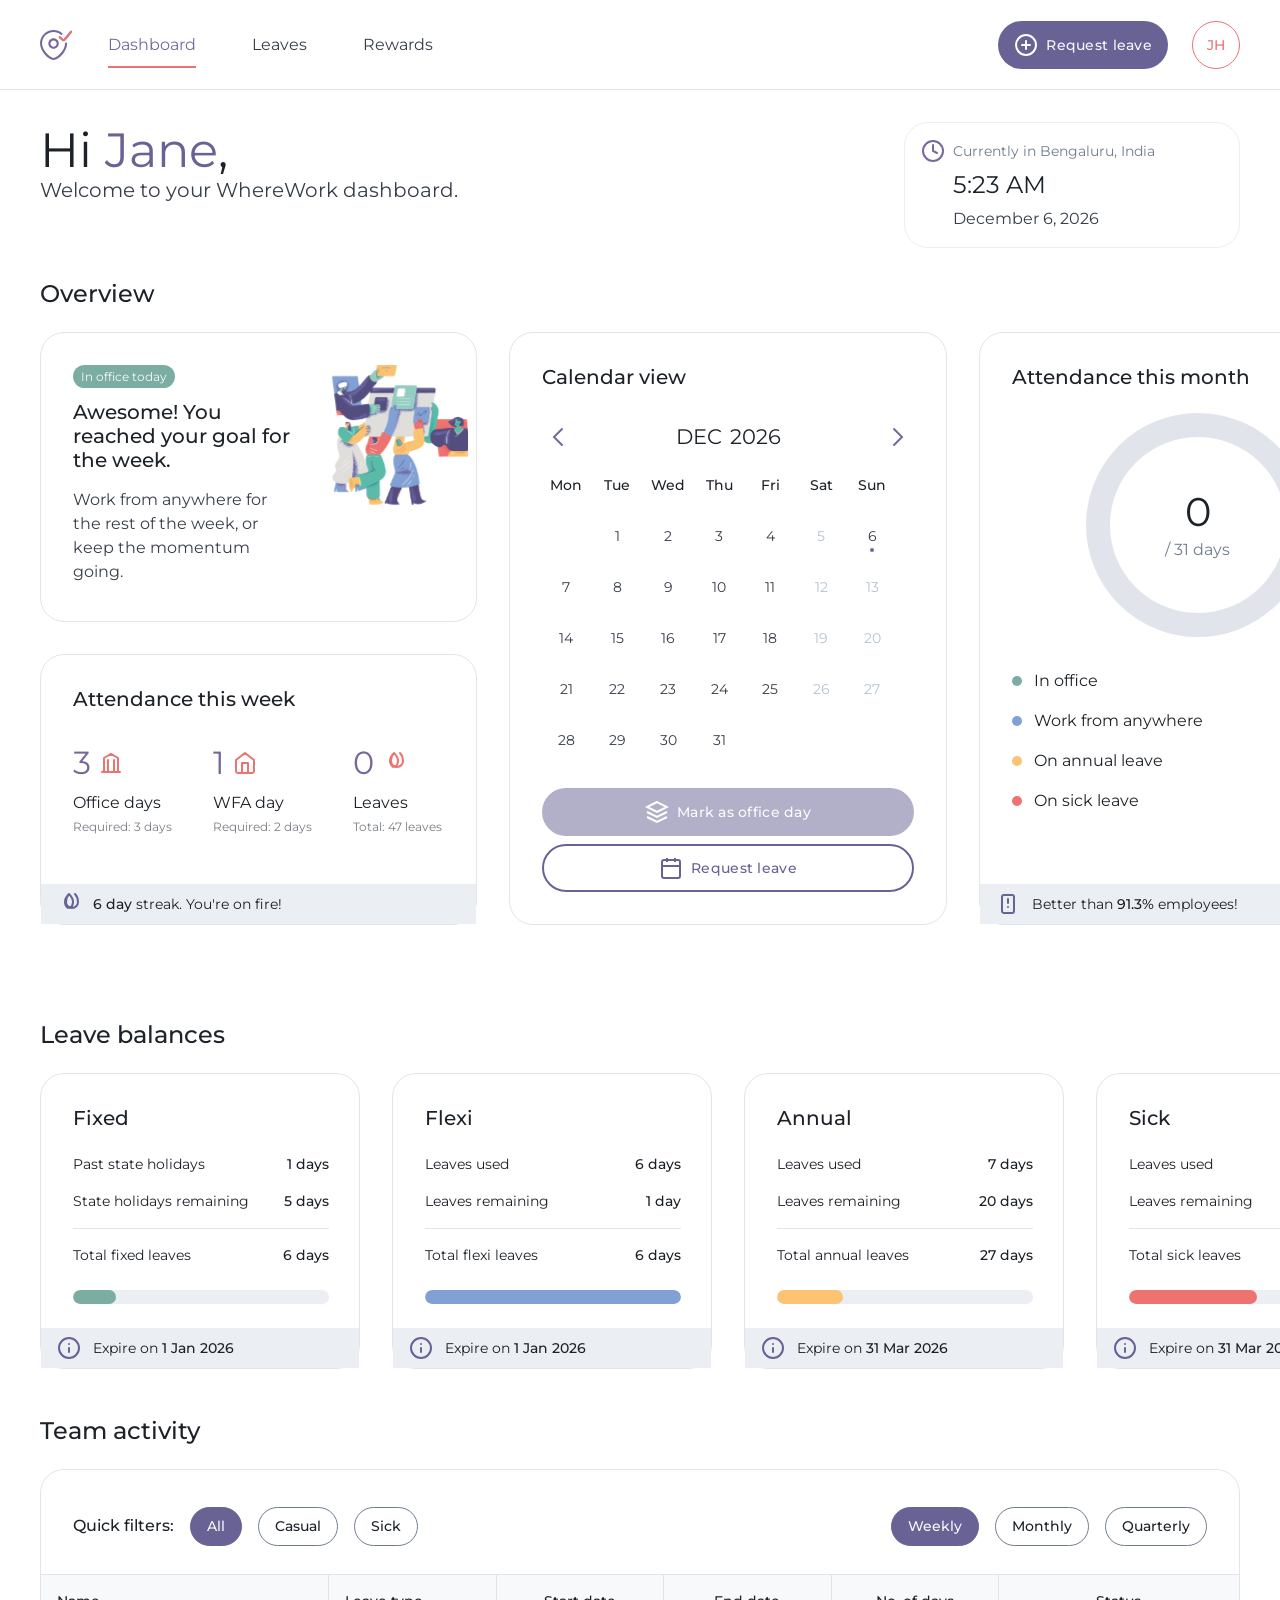
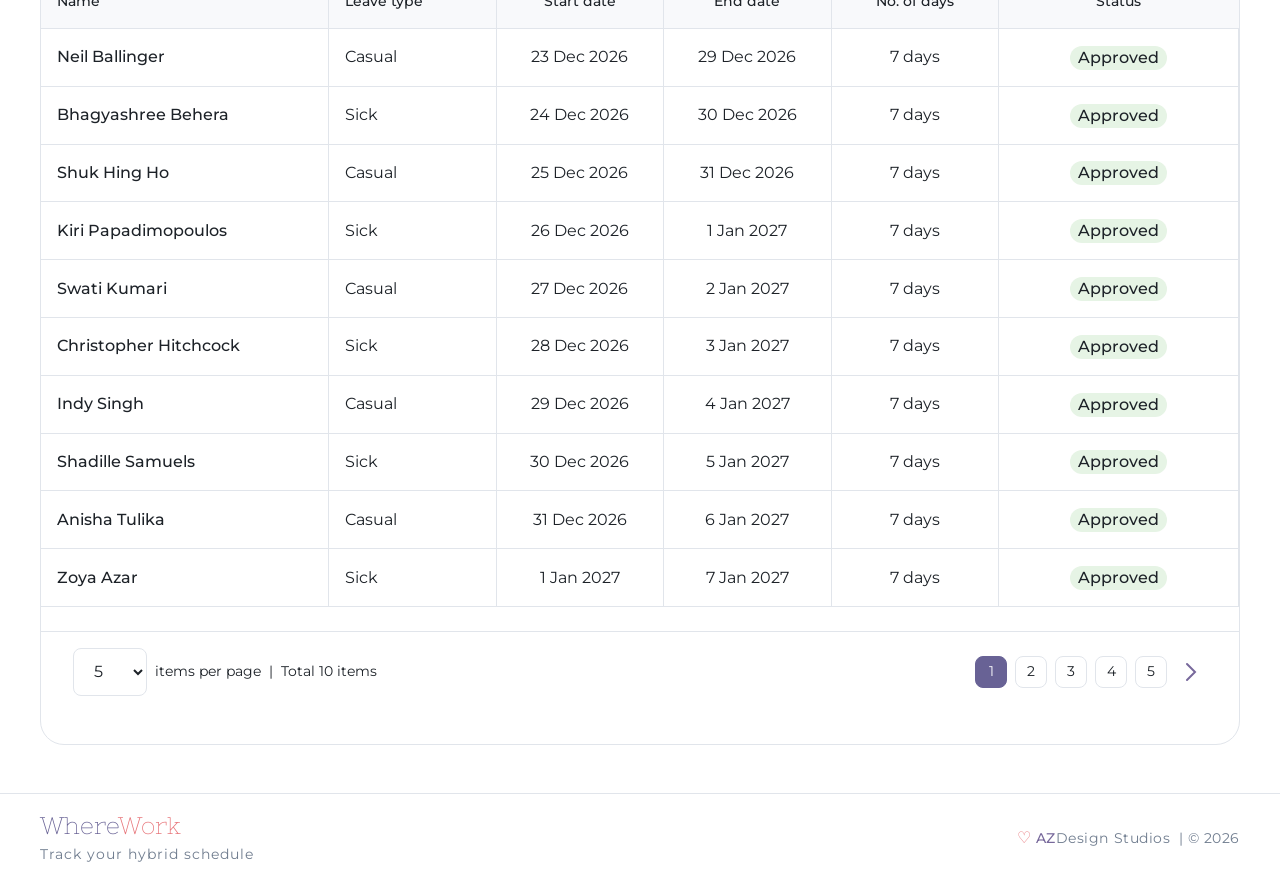
==== commit 6491b9ed: "Replace external images with local assets in dashboard" ====
--- a/dashboard.html
+++ b/dashboard.html
@@ -20,7 +20,7 @@
     <nav class="top-navigation">
       <div class="nav-left">
         <div class="logo">
-          <img src="https://www.figma.com/api/mcp/asset/133290d6-e0dd-45a8-a8bb-cc5284ebe6f4" alt="WhereWork Logo" width="32" height="30">
+          <img src="images/Logo.svg" alt="WhereWork Logo" width="32" height="30">
         </div>
         <div class="nav-tabs">
           <a href="dashboard.html" class="nav-tab active">
@@ -105,8 +105,8 @@
                 </div>
               </div>
               <div class="status-illustration">
-                <img src="https://www.figma.com/api/mcp/asset/4ca66436-b241-4334-bfff-af669c29f2c4" alt="Illustration" width="186" height="184">
-              </div>
+  <img src="images/Graphics.svg" alt="Illustration" width="186" height="184">
+</div>
             </div>
 
             <!-- Bottom Card: "Attendance this week" -->
